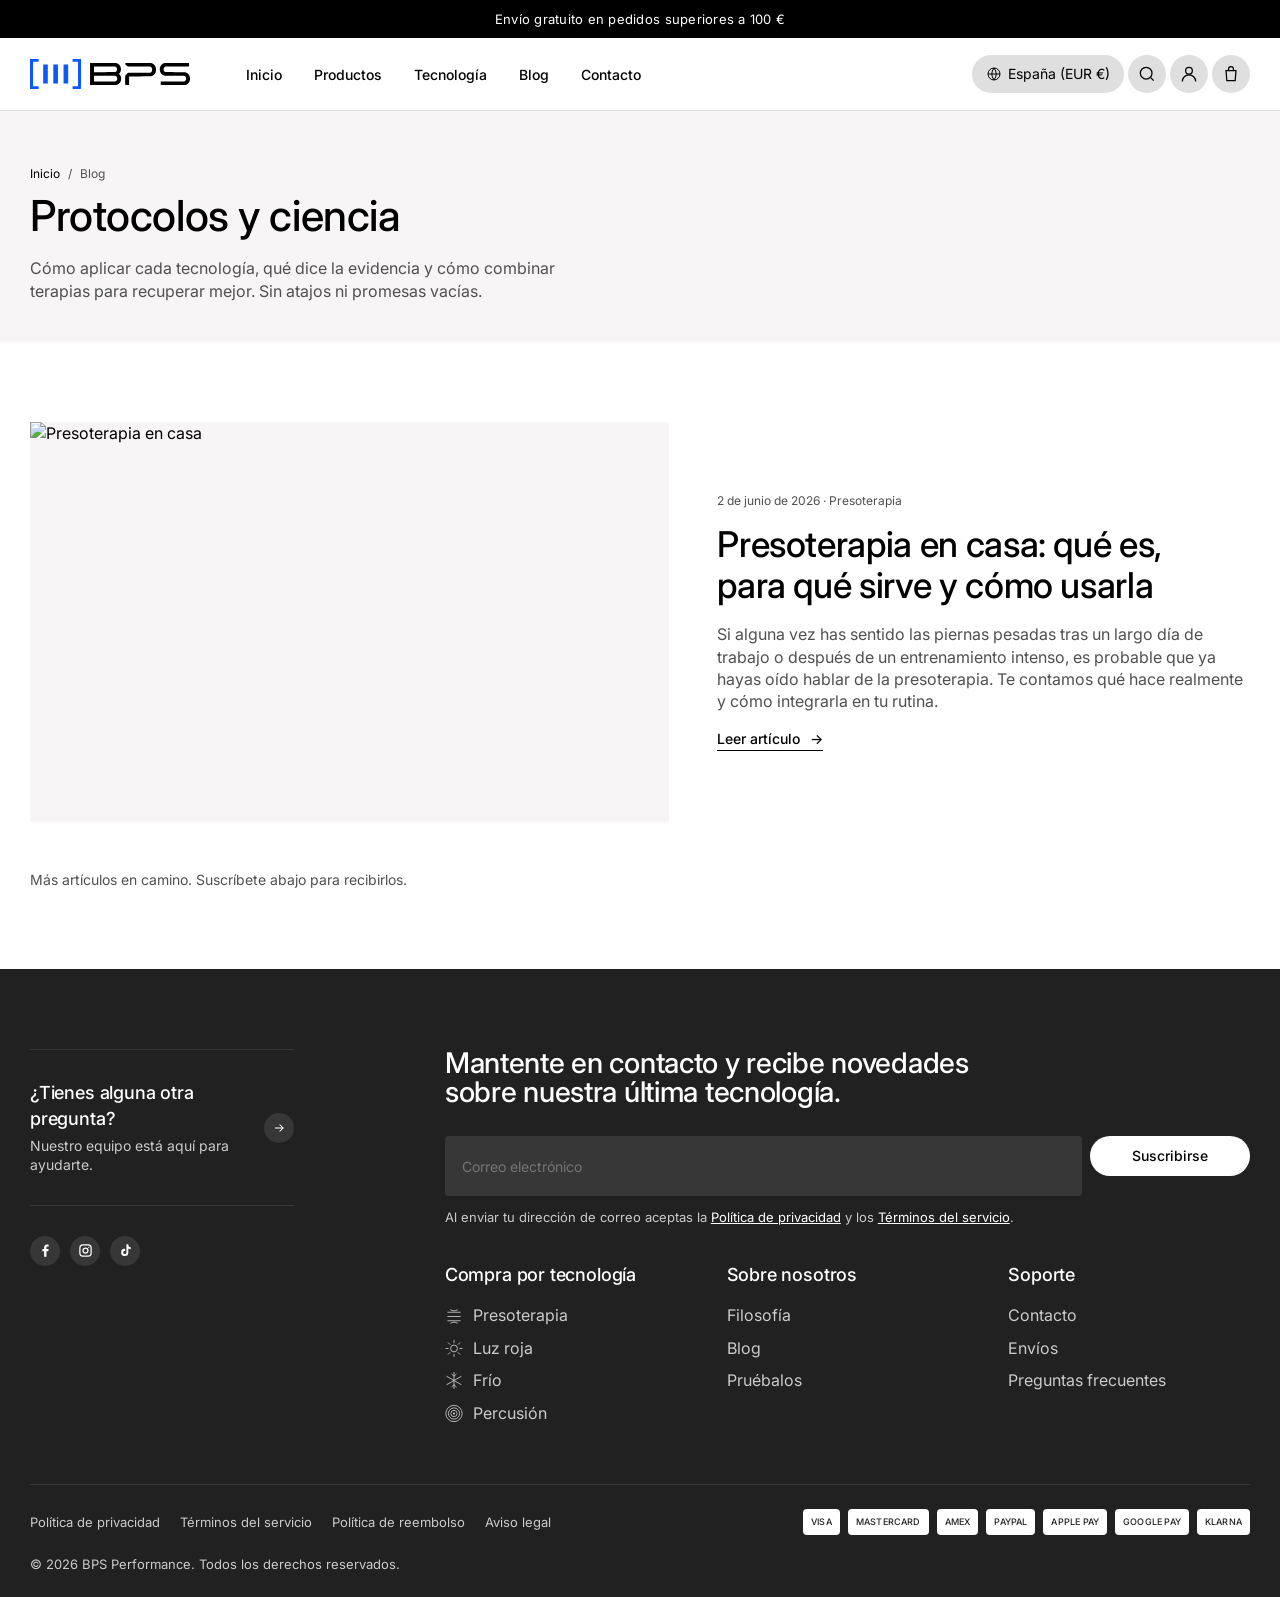
==== blog.html @ 119607b6 "Completar el prototipo con el resto de plantillas El prototipo cubría la home, el catálogo y el cont" ====
<!DOCTYPE html>
<html lang="es">
<head>
<meta charset="utf-8">
<meta name="viewport" content="width=device-width, initial-scale=1">
<title>Blog — BPS Performance</title>
<meta name="description" content="Protocolos de recuperación, ciencia aplicada y guías de uso de cada tecnología BPS.">

<link rel="preconnect" href="https://fonts.googleapis.com">
<link rel="preconnect" href="https://fonts.gstatic.com" crossorigin>
<link rel="preconnect" href="https://cdn.shopify.com">
<link href="https://fonts.googleapis.com/css2?family=Inter:wght@400;500&display=swap" rel="stylesheet">

<link rel="stylesheet" href="assets/css/tokens.css">
<link rel="stylesheet" href="assets/css/base.css">
<link rel="stylesheet" href="assets/css/components.css">
<link rel="stylesheet" href="assets/css/layout.css">
</head>

<body class="page">
<a class="skip-link" href="#main">Saltar al contenido</a>

<div class="site-header" data-site-header>
<div class="announcement">
  <p>Envío gratuito en pedidos superiores a 100&nbsp;€</p>
</div>

<header class="header" data-header>
  <div class="header__inner">
    <a class="header__logo" href="index.html" aria-label="BPS Performance — inicio">
      <img class="header__logo-img header__logo-img--on-light"
           src="assets/img/logo-horizontal-black.svg" alt="BPS Performance" width="200" height="43">
      <img class="header__logo-img header__logo-img--on-dark"
           src="assets/img/logo-horizontal-white.svg" alt="" aria-hidden="true" width="200" height="43">
    </a>

    <nav class="header__nav" aria-label="Principal">
      <ul>
        <li><a href="index.html">Inicio</a></li>
        <li><a href="productos.html">Productos</a></li>
        <li><a href="index.html#tecnologia">Tecnología</a></li>
        <li><a href="blog.html">Blog</a></li>
        <li><a href="contacto.html">Contacto</a></li>
      </ul>
    </nav>

    <div class="header__actions">
      <a class="header__region" href="#region">
        <svg width="16" height="16" viewBox="0 0 24 24" fill="none" stroke="currentColor" stroke-width="1.5" aria-hidden="true">
          <circle cx="12" cy="12" r="9"/><path d="M3 12h18M12 3a15 15 0 0 1 0 18a15 15 0 0 1 0-18"/>
        </svg>
        España (EUR&nbsp;€)
      </a>
      <a class="header__action" href="#buscar" aria-label="Buscar">
        <svg width="20" height="20" viewBox="0 0 24 24" fill="none" stroke="currentColor" stroke-width="1.5" aria-hidden="true">
          <circle cx="11" cy="11" r="7"/><path d="m20 20-3.5-3.5"/>
        </svg>
      </a>
      <a class="header__action" href="#cuenta" aria-label="Mi cuenta">
        <svg width="20" height="20" viewBox="0 0 24 24" fill="none" stroke="currentColor" stroke-width="1.5" aria-hidden="true">
          <circle cx="12" cy="8" r="4"/><path d="M4 21a8 8 0 0 1 16 0"/>
        </svg>
      </a>
      <a class="header__action" href="#carrito" aria-label="Carrito">
        <svg width="20" height="20" viewBox="0 0 24 24" fill="none" stroke="currentColor" stroke-width="1.5" aria-hidden="true">
          <path d="M6 8h12l-1 12H7L6 8Z"/><path d="M9 8V6a3 3 0 0 1 6 0v2"/>
        </svg>
      </a>
      <button class="header__burger" type="button" data-menu-open aria-expanded="false" aria-controls="mobile-menu" aria-label="Abrir menú">
        <svg width="22" height="22" viewBox="0 0 24 24" fill="none" stroke="currentColor" stroke-width="1.5" aria-hidden="true">
          <path d="M3 7h18M3 12h18M3 17h18"/>
        </svg>
      </button>
    </div>
  </div>
</header>
</div>

<div class="mobile-menu" id="mobile-menu" data-mobile-menu aria-hidden="true">
  <div class="mobile-menu__head">
    <button class="header__burger" type="button" data-menu-close aria-label="Cerrar menú">
      <svg width="22" height="22" viewBox="0 0 24 24" fill="none" stroke="currentColor" stroke-width="1.5" aria-hidden="true">
        <path d="M6 6l12 12M18 6L6 18"/>
      </svg>
    </button>
  </div>
  <nav class="mobile-menu__list" aria-label="Menú móvil">
    <a href="index.html">Inicio</a>
    <a href="productos.html">Productos</a>
    <a href="index.html#tecnologia">Tecnología</a>
    <a href="blog.html">Blog</a>
    <a href="contacto.html">Contacto</a>
  </nav>
  <div class="mobile-menu__footer">
    <a class="btn btn--primary btn--full" href="productos.html">Ver todos los productos</a>
  </div>
</div>

<main id="main">

  <section class="page-head">
    <div class="container">
      <nav class="breadcrumb" aria-label="Ruta de navegación">
        <a href="index.html">Inicio</a> <span aria-hidden="true">/</span> <span>Blog</span>
      </nav>
      <h1 class="page-head__title h2">Protocolos y ciencia</h1>
      <p class="page-head__text">
        Cómo aplicar cada tecnología, qué dice la evidencia y cómo combinar
        terapias para recuperar mejor. Sin atajos ni promesas vacías.
      </p>
    </div>
  </section>

  <section class="section">
    <div class="container">
      <a class="article article--featured" href="https://bpsperformance.com/blogs/noticias/presoterapia-en-casa">
        <div class="media article__media">
          <img src="https://cdn.shopify.com/s/files/1/1002/0847/6507/files/Presoterapia_BPS_PRO_portada.png?v=1781166472&width=1400"
               alt="Presoterapia en casa" loading="lazy" width="1400" height="900">
        </div>
        <div class="article__body">
          <p class="article__meta">2 de junio de 2026 · Presoterapia</p>
          <h2 class="h3">Presoterapia en casa: qué es, para qué sirve y cómo usarla</h2>
          <p class="text-muted measure">
            Si alguna vez has sentido las piernas pesadas tras un largo día de
            trabajo o después de un entrenamiento intenso, es probable que ya
            hayas oído hablar de la presoterapia. Te contamos qué hace realmente
            y cómo integrarla en tu rutina.
          </p>
          <span class="btn btn--tertiary">Leer artículo <span class="btn__arrow" aria-hidden="true">→</span></span>
        </div>
      </a>

      <p class="text-body-small text-muted" style="margin-top:48px">
        Más artículos en camino. Suscríbete abajo para recibirlos.
      </p>
    </div>
  </section>

</main>

<footer class="footer" data-theme="footer">
  <div class="container">
    <div class="footer__top">
      <div class="footer__aside">
        <a class="footer__help" href="contacto.html">
          <span>
            <span class="footer__help-title">¿Tienes alguna otra pregunta?</span>
            <span class="footer__help-text">Nuestro equipo está aquí para ayudarte.</span>
          </span>
          <span class="footer__help-icon" aria-hidden="true">
            <svg width="14" height="14" viewBox="0 0 24 24" fill="none" stroke="currentColor" stroke-width="1.8"><path d="M5 12h14M13 6l6 6-6 6"/></svg>
          </span>
        </a>
        <div class="footer__social">
          <a href="https://www.facebook.com/people/BPS-Performance-System/61586134767767/" aria-label="Facebook">
            <svg width="15" height="15" viewBox="0 0 24 24" fill="currentColor" aria-hidden="true"><path d="M13.5 22v-9h3l.5-3.5h-3.5V7.4c0-1 .3-1.7 1.8-1.7H17V2.6C16.7 2.5 15.6 2.4 14.3 2.4c-2.7 0-4.5 1.6-4.5 4.6v2.5H7V13h2.8v9z"/></svg>
          </a>
          <a href="https://www.instagram.com/bps_performance_system/" aria-label="Instagram">
            <svg width="15" height="15" viewBox="0 0 24 24" fill="none" stroke="currentColor" stroke-width="2" aria-hidden="true"><rect x="3" y="3" width="18" height="18" rx="5"/><circle cx="12" cy="12" r="4"/><circle cx="17.2" cy="6.8" r="1" fill="currentColor" stroke="none"/></svg>
          </a>
          <a href="https://www.tiktok.com/@bps_performance_system" aria-label="TikTok">
            <svg width="15" height="15" viewBox="0 0 24 24" fill="currentColor" aria-hidden="true"><path d="M16.5 2h-3v13a2.6 2.6 0 1 1-2.6-2.6c.2 0 .4 0 .6.1V9.4a5.7 5.7 0 1 0 5 5.6V8.7a6.6 6.6 0 0 0 3.8 1.2V6.8a3.8 3.8 0 0 1-3.8-3.8z"/></svg>
          </a>
        </div>
      </div>

      <div class="footer__main">
        <div style="width:100%">
          <h2 class="footer__newsletter-title">Mantente en contacto y recibe novedades sobre nuestra última tecnología.</h2>
          <form class="subscribe" action="#" method="post">
            <label class="visually-hidden" for="footer-email">Correo electrónico</label>
            <input class="input" id="footer-email" name="email" type="email" placeholder="Correo electrónico" required>
            <button class="btn btn--primary" type="submit">Suscribirse</button>
          </form>
          <p class="footer__legal-note">
            Al enviar tu dirección de correo aceptas la
            <a href="https://bpsperformance.com/policies/privacy-policy">Política de privacidad</a> y los
            <a href="https://bpsperformance.com/policies/terms-of-service">Términos del servicio</a>.
          </p>
        </div>

        <div class="footer__columns">
          <div>
            <button class="footer__accordion-toggle" type="button" data-accordion-toggle
                    aria-expanded="false" aria-controls="footer-tech">
              Compra por tecnología
              <span class="footer__accordion-icon" aria-hidden="true"></span>
            </button>
            <h2 class="footer__heading">Compra por tecnología</h2>
            <div class="footer__accordion-panel" data-scope="mobile" id="footer-tech" data-accordion-panel="mobile">
              <div>
                <ul class="footer__links">
              <li><a href="coleccion.html"><span class="footer__icon" aria-hidden="true"><svg viewBox="0 0 19 19" fill="none"><path d="M3 5h13M3 9.5h13M3 14h13" stroke="currentColor" stroke-width="0.9" stroke-linecap="round"/><path d="M6 2.5c2 1.4 5 1.4 7 0M6 16.5c2-1.4 5-1.4 7 0" stroke="currentColor" stroke-width="0.9" stroke-linecap="round"/></svg></span><span>Presoterapia</span></a></li>
              <li><a href="coleccion.html"><span class="footer__icon" aria-hidden="true"><svg viewBox="0 0 19 19" fill="none"><circle cx="9.5" cy="9.5" r="3.6" stroke="currentColor" stroke-width="0.9"/><path d="M9.5 1v2.4M9.5 15.6V18M18 9.5h-2.4M3.4 9.5H1M15.5 3.5l-1.7 1.7M5.2 13.8l-1.7 1.7M15.5 15.5l-1.7-1.7M5.2 5.2 3.5 3.5" stroke="currentColor" stroke-width="0.9" stroke-linecap="round"/></svg></span><span>Luz roja</span></a></li>
              <li><a href="coleccion.html"><span class="footer__icon" aria-hidden="true"><svg viewBox="0 0 19 19" fill="none"><path d="M9.5 1v17M2 5.2l15 8.6M17 5.2 2 13.8" stroke="currentColor" stroke-width="0.9" stroke-linecap="round"/><path d="M7.2 2.9 9.5 5l2.3-2.1M7.2 16.1 9.5 14l2.3 2.1" stroke="currentColor" stroke-width="0.9" stroke-linecap="round" fill="none"/></svg></span><span>Frío</span></a></li>
              <li><a href="coleccion.html"><span class="footer__icon" aria-hidden="true"><svg viewBox="0 0 19 19" fill="none"><circle cx="9.5" cy="9.5" r="8.6" stroke="currentColor" stroke-width="0.9"/><circle cx="9.5" cy="9.5" r="5.9" stroke="currentColor" stroke-width="0.9"/><circle cx="9.5" cy="9.5" r="3.3" stroke="currentColor" stroke-width="0.9"/><circle cx="9.5" cy="9.5" r="1.1" fill="currentColor"/></svg></span><span>Percusión</span></a></li>
                </ul>
              </div>
            </div>
          </div>
          <div>
            <button class="footer__accordion-toggle" type="button" data-accordion-toggle
                    aria-expanded="false" aria-controls="footer-about">
              Sobre nosotros
              <span class="footer__accordion-icon" aria-hidden="true"></span>
            </button>
            <h2 class="footer__heading">Sobre nosotros</h2>
            <div class="footer__accordion-panel" data-scope="mobile" id="footer-about" data-accordion-panel="mobile">
              <div>
                <ul class="footer__links">
              <li><a href="sobre-nosotros.html"><span>Filosofía</span></a></li>
              <li><a href="blog.html"><span>Blog</span></a></li>
              <li><a href="https://fisioterapiabackpackretiro.es"><span>Pruébalos</span></a></li>
                </ul>
              </div>
            </div>
          </div>
          <div>
            <button class="footer__accordion-toggle" type="button" data-accordion-toggle
                    aria-expanded="false" aria-controls="footer-support">
              Soporte
              <span class="footer__accordion-icon" aria-hidden="true"></span>
            </button>
            <h2 class="footer__heading">Soporte</h2>
            <div class="footer__accordion-panel" data-scope="mobile" id="footer-support" data-accordion-panel="mobile">
              <div>
                <ul class="footer__links">
              <li><a href="contacto.html"><span>Contacto</span></a></li>
              <li><a href="https://bpsperformance.com/policies/shipping-policy"><span>Envíos</span></a></li>
              <li><a href="faq.html"><span>Preguntas frecuentes</span></a></li>
                </ul>
              </div>
            </div>
          </div>
        </div>
      </div>
    </div>

    <div class="footer__bottom">
      <div class="footer__legal">
        <a href="https://bpsperformance.com/policies/privacy-policy">Política de privacidad</a>
        <a href="https://bpsperformance.com/policies/terms-of-service">Términos del servicio</a>
        <a href="https://bpsperformance.com/policies/refund-policy">Política de reembolso</a>
        <a href="https://bpsperformance.com/policies/legal-notice">Aviso legal</a>
      </div>

      <div class="footer__payments" aria-label="Formas de pago">
        <span class="footer__payment">VISA</span>
        <span class="footer__payment">MASTERCARD</span>
        <span class="footer__payment">AMEX</span>
        <span class="footer__payment">PAYPAL</span>
        <span class="footer__payment">APPLE PAY</span>
        <span class="footer__payment">GOOGLE PAY</span>
        <span class="footer__payment">KLARNA</span>
      </div>
    </div>

    <p class="footer__copy" style="margin-top:20px">© 2026 BPS Performance. Todos los derechos reservados.</p>
  </div>
</footer>

<script src="assets/js/site.js" defer></script>
</body>
</html>
---- assets/css/tokens.css ----
/* ==========================================================================
   BPS Performance — Design tokens
   Sistema de diseño derivado del look & feel de hyperice.com/es-es
   Los valores se han extraído de las variables CSS y del stylesheet de
   producción de Hyperice para reproducir fielmente su lenguaje visual.
   ========================================================================== */

:root {
  /* ---------- Tipografía ----------
     Hyperice usa "Suisse Intl" (fuente de pago, Swiss Typefaces).
     Inter se carga como sustituto libre y metricamente cercano: si el
     cliente licencia Suisse Intl basta con servirla, el stack ya la prioriza. */
  --font-family-primary: "Suisse Intl", "Inter", -apple-system, BlinkMacSystemFont,
    "Segoe UI", Helvetica, Arial, sans-serif;

  --font-weight-regular: 400;
  --font-weight-medium: 500;

  /* Escala tipográfica fluida (idéntica a la de Hyperice) */
  --font-size-h1: clamp(45px, 4.51389vw, 65px);
  --font-size-h2: clamp(38px, 3.33333vw, 48px);
  --font-size-h3: clamp(32px, 2.77778vw, 40px);
  --font-size-h4: clamp(24px, 2.22222vw, 32px);
  --font-size-h5: 1.5rem;
  --font-size-h6: 1.125rem;
  --font-size-body: 1rem;
  --font-size-body-small: 0.875rem;
  --font-size-utility: 0.875rem;

  --line-height-h1: 1.1;
  --line-height-h2: 1;
  --line-height-h3: 1.15;
  --line-height-h4: 1.15;
  --line-height-h5: 1.2;
  --line-height-body: 1.4;

  --letter-spacing-heading: -0.01em;
  --letter-spacing-body: 0;
  --letter-spacing-utility: 0.02em;

  /* ---------- Color ----------
     Paleta monocroma. El color lo aporta la fotografía y el logotipo,
     nunca los componentes de interfaz. */

  /* Azul corporativo de BPS. Único color de la paleta y exclusivo del
     logotipo: no debe aparecer en ningún componente de interfaz. Medido sobre
     el isotipo del logotipo original por tools/build-logos.py. */
  --color-brand: #0b59f8;

  --color-black: #000000;
  --color-white: #ffffff;
  --color-off-white: #f7f5f5;   /* --color-accent-01 */
  --color-warm-black: #2d2926;  /* --color-accent-02 */
  --color-grey-900: #0a0a0a;
  --color-grey-800: #212121;
  --color-grey-700: #373737;
  --color-grey-500: #505050;
  --color-grey-400: #979797;
  --color-grey-300: #cbcbcb;
  --color-grey-200: #dfdfdf;
  --color-stroke-light: #dfdfdf;

  /* Roles semánticos — tema claro por defecto */
  --color-background: var(--color-white);
  --color-background-alt: var(--color-off-white);
  --color-background-secondary: var(--color-white);
  --color-foreground: var(--color-black);
  --color-foreground-secondary: var(--color-grey-500);
  --color-border: var(--color-grey-200);
  --color-link: var(--color-black);
  --color-disabled: var(--color-grey-400);

  /* Botones — tema claro */
  --button-primary-bg: var(--color-black);
  --button-primary-color: var(--color-white);
  --button-primary-hover-bg: var(--color-grey-500);
  --button-primary-hover-color: var(--color-white);
  --button-secondary-border: var(--color-black);
  --button-secondary-color: var(--color-black);
  --button-tertiary-color: var(--color-black);

  /* Geometría de botones (valores de producción de Hyperice) */
  --button-height: 2.5rem;
  --button-min-width: 160px;
  --button-padding-block: 0.5rem;
  --button-padding-inline: 1.25rem;
  --button-border-radius: 62.5rem; /* píldora */
  --button-gap: 0.625rem;

  /* ---------- Radios ----------
     Hyperice no redondea imágenes ni tarjetas: en su HTML no hay una sola
     utilidad `rounded-*` sobre los medios. El radio se reserva a las píldoras
     (botones, iconos) y a un radio mínimo en los campos de formulario. */
  --radius-card: 0px;
  --radius-input: 4px;
  --radius-pill: 62.5rem;

  /* ---------- Layout y ritmo vertical ----------
     Escala de espaciado de Hyperice, tomada de sus utilidades de producción. */
  --page-max-width: 1536px;
  --page-padding-inline: 15px;   /* px-3xs */
  --grid-gutter: 20px;           /* gap-2xs */
  --section-spacing: 60px;       /* py-2xl */
  --header-height: 64px;
  --header-logo-width: 140px;

  /* Cabecera fija.
     Hyperice mantiene arriba un contenedor `fixed` con la barra de anuncios y
     la cabecera dentro, y al pasar de 50 px de scroll sube ese contenedor
     justo el alto de la barra: la barra desaparece y la cabecera queda
     pegada al borde superior. `--header-top-position` lo controla el JS. */
  --announcement-height: 38px;
  --header-top-position: 0px;

  /* ---------- Movimiento ----------
     Hyperice es sobrio: transiciones cortas, sin rebotes ni sombras. */
  --transition-fast: 0.2s ease;
  --transition-base: 0.3s ease-in-out;
  --transition-media: 0.6s cubic-bezier(0.22, 1, 0.36, 1);

  --z-header: 100;
  --z-overlay: 200;
}

/* px-xs y py-2xl de Hyperice: el máximo real es 30px de margen lateral y
   80px de aire entre secciones, bastante menos de lo que suele usar Dawn. */
@media (min-width: 750px) {
  :root {
    --page-padding-inline: 25px;
    --section-spacing: 70px;
    --header-height: 72px;
  }
}

@media (min-width: 1200px) {
  :root {
    --page-padding-inline: 30px;
    --section-spacing: 80px;
  }
}

/* ==========================================================================
   Tema oscuro — se aplica por sección, no globalmente.
   Hyperice alterna bloques negros a pantalla completa con bloques blancos;
   basta con marcar la sección con [data-theme="dark"].
   ========================================================================== */

[data-theme="dark"] {
  --color-background: var(--color-black);
  --color-background-alt: var(--color-grey-800);
  --color-background-secondary: var(--color-grey-700);
  --color-foreground: var(--color-white);
  --color-foreground-secondary: var(--color-grey-300);
  --color-border: var(--color-grey-700);
  --color-link: var(--color-white);

  --button-primary-bg: var(--color-white);
  --button-primary-color: var(--color-black);
  --button-primary-hover-bg: var(--color-off-white);
  --button-primary-hover-color: var(--color-black);
  --button-secondary-border: var(--color-white);
  --button-secondary-color: var(--color-white);
  --button-tertiary-color: var(--color-white);
}

/* Esquema del pie de página, calcado del `color-scheme-footer` de Hyperice.
   No es negro puro sino gris muy oscuro, y el texto base es gris claro
   mientras que enlaces y titulares van en blanco: al revés que en el resto
   del sitio, donde el color secundario es el más apagado. */
[data-theme="footer"] {
  --color-background: #212121;
  --color-background-secondary: #373737;
  --color-foreground: #cbcbcb;
  --color-foreground-secondary: #ffffff;
  --color-border: #373737;
  --color-link: #cbcbcb;

  --button-primary-bg: var(--color-white);
  --button-primary-color: var(--color-black);
  --button-primary-hover-bg: var(--color-off-white);
  --button-primary-hover-color: var(--color-black);
  --button-secondary-border: var(--color-white);
  --button-secondary-color: var(--color-white);
  --button-tertiary-color: var(--color-white);
}
---- assets/css/base.css ----
/* ==========================================================================
   BPS Performance — Reset y tipografía base
   ========================================================================== */

*,
*::before,
*::after {
  box-sizing: border-box;
}

html {
  -webkit-text-size-adjust: 100%;
  scroll-behavior: smooth;
}

@media (prefers-reduced-motion: reduce) {
  html {
    scroll-behavior: auto;
  }

  *,
  *::before,
  *::after {
    animation-duration: 0.01ms !important;
    animation-iteration-count: 1 !important;
    transition-duration: 0.01ms !important;
  }
}

body {
  margin: 0;
  background-color: var(--color-background);
  color: var(--color-foreground);
  font-family: var(--font-family-primary);
  font-size: var(--font-size-body);
  font-weight: var(--font-weight-regular);
  line-height: var(--line-height-body);
  letter-spacing: var(--letter-spacing-body);
  -webkit-font-smoothing: antialiased;
  -moz-osx-font-smoothing: grayscale;
}

/* Necesario: varios componentes declaran display:flex/grid, que gana al
   estilo por defecto del atributo [hidden]. */
[hidden] {
  display: none !important;
}

img,
picture,
svg,
video {
  display: block;
  max-width: 100%;
  height: auto;
}

button,
input,
select,
textarea {
  font: inherit;
  color: inherit;
}

button {
  background: none;
  border: 0;
  padding: 0;
  cursor: pointer;
}

ul,
ol {
  margin: 0;
  padding: 0;
  list-style: none;
}

a {
  color: var(--color-link);
  text-decoration: none;
}

:focus-visible {
  outline: 2px solid currentColor;
  outline-offset: 3px;
}

/* --------------------------------------------------------------------------
   Titulares
   Rasgo clave del rediseño: Hyperice NO usa mayúsculas en los titulares.
   Usa peso 500, tracking negativo y line-height muy ajustado. Es el cambio
   que más transforma el tono respecto al diseño actual de BPS.
   -------------------------------------------------------------------------- */

h1,
h2,
h3,
h4,
h5,
h6,
.h1,
.h2,
.h3,
.h4,
.h5,
.h6 {
  margin: 0;
  font-family: var(--font-family-primary);
  font-weight: var(--font-weight-medium);
  letter-spacing: var(--letter-spacing-heading);
  text-transform: none;
  text-wrap: balance;
}

h1,
.h1 {
  font-size: var(--font-size-h1);
  line-height: var(--line-height-h1);
}

h2,
.h2 {
  font-size: var(--font-size-h2);
  line-height: var(--line-height-h2);
}

h3,
.h3 {
  font-size: var(--font-size-h3);
  line-height: var(--line-height-h3);
}

h4,
.h4 {
  font-size: var(--font-size-h4);
  line-height: var(--line-height-h4);
}

h5,
.h5 {
  font-size: var(--font-size-h5);
  line-height: var(--line-height-h5);
}

h6,
.h6 {
  font-size: var(--font-size-h6);
  line-height: var(--line-height-h5);
}

p {
  margin: 0;
}

/* --------------------------------------------------------------------------
   Utilidades de texto
   -------------------------------------------------------------------------- */

.text-body {
  font-size: var(--font-size-body);
  line-height: var(--line-height-body);
}

.text-body-small {
  font-size: var(--font-size-body-small);
  line-height: var(--line-height-body);
}

/* Etiqueta pequeña. Único lugar donde Hyperice permite versalitas. */
.text-utility {
  font-size: var(--font-size-utility);
  font-weight: var(--font-weight-medium);
  letter-spacing: var(--letter-spacing-utility);
  line-height: 1;
}

.text-eyebrow {
  font-size: 0.75rem;
  font-weight: var(--font-weight-medium);
  letter-spacing: 0.08em;
  line-height: 1;
  text-transform: uppercase;
  color: var(--color-foreground-secondary);
}

.text-muted {
  color: var(--color-foreground-secondary);
}

.text-center {
  text-align: center;
}

/* Ancho de medida cómodo para párrafos largos */
.measure {
  max-width: 58ch;
}

.visually-hidden {
  position: absolute !important;
  width: 1px;
  height: 1px;
  margin: -1px;
  padding: 0;
  overflow: hidden;
  clip: rect(0 0 0 0);
  clip-path: inset(50%);
  white-space: nowrap;
  border: 0;
}

.skip-link {
  position: absolute;
  top: 0;
  left: 0;
  z-index: calc(var(--z-overlay) + 10);
  padding: 12px 20px;
  background-color: var(--color-black);
  color: var(--color-white);
  transform: translateY(-120%);
}

.skip-link:focus {
  transform: translateY(0);
}
---- assets/css/components.css ----
/* ==========================================================================
   BPS Performance — Componentes
   ========================================================================== */

/* --------------------------------------------------------------------------
   Botones — píldora de 40px, ancho mínimo 160px, peso 500.
   -------------------------------------------------------------------------- */

.btn {
  display: inline-flex;
  align-items: center;
  justify-content: center;
  gap: var(--button-gap);
  font-family: var(--font-family-primary);
  font-size: var(--font-size-body-small);
  font-weight: var(--font-weight-medium);
  line-height: 1.4;
  letter-spacing: 0;
  text-transform: none;
  text-decoration: none;
  white-space: nowrap;
  border: 0;
  cursor: pointer;
  transition: background-color var(--transition-fast), color var(--transition-fast),
    border-color var(--transition-fast);
}

.btn--primary,
.btn--secondary {
  min-width: var(--button-min-width);
  height: var(--button-height);
  padding-block: var(--button-padding-block);
  padding-inline: var(--button-padding-inline);
  border-radius: var(--button-border-radius);
}

.btn--primary {
  background-color: var(--button-primary-bg);
  color: var(--button-primary-color);
}

.btn--primary:hover {
  background-color: var(--button-primary-hover-bg);
  color: var(--button-primary-hover-color);
}

.btn--secondary {
  background-color: transparent;
  color: var(--button-secondary-color);
  border: 1px solid var(--button-secondary-border);
}

.btn--secondary:hover {
  background-color: var(--button-secondary-border);
  color: var(--color-background);
}

/* Enlace de texto subrayado: el "tercer nivel" de CTA en Hyperice. */
.btn--tertiary {
  color: var(--button-tertiary-color);
  padding: 0;
  border-bottom: 1px solid currentColor;
  padding-bottom: 2px;
  border-radius: 0;
}

.btn--tertiary:hover {
  opacity: 0.6;
}

.btn--full {
  width: 100%;
}

/* La flecha se desplaza levemente al pasar el cursor. */
.btn__arrow {
  transition: transform var(--transition-fast);
}

.btn:hover .btn__arrow {
  transform: translateX(3px);
}

/* --------------------------------------------------------------------------
   Barra de anuncios
   -------------------------------------------------------------------------- */

/* Altura fija: es la medida que el JS usa para esconderla al hacer scroll. */
.announcement {
  display: grid;
  place-items: center;
  height: var(--announcement-height);
  background-color: var(--color-black);
  color: var(--color-white);
  text-align: center;
  padding-inline: var(--page-padding-inline);
}

.announcement p {
  font-size: 0.8125rem;
  letter-spacing: var(--letter-spacing-utility);
}

/* --------------------------------------------------------------------------
   Cabecera
   Transparente sobre el hero, sólida al hacer scroll o al abrir el menú.
   -------------------------------------------------------------------------- */

/* Contenedor fijo con la barra de anuncios y la cabecera dentro, tal como lo
   resuelve Hyperice. Al hacer scroll no cambia de color: sube lo justo para
   esconder la barra de anuncios y dejar la cabecera arriba. */
.site-header {
  position: fixed;
  top: var(--header-top-position);
  left: 0;
  right: 0;
  z-index: var(--z-header);
  transition: top var(--transition-base);
}

/* El contenido arranca por debajo del bloque fijo. */
.page {
  padding-top: calc(var(--announcement-height) + var(--header-height));
}

/* Salvo cuando hay hero: ahí la cabecera se superpone a la fotografía. */
.page--hero {
  padding-top: 0;
}

/* Páginas sin barra de anuncios: solo hay que reservar el alto de la cabecera. */
.page--no-announcement {
  padding-top: var(--header-height);
}

.header {
  background-color: var(--color-white);
  border-bottom: 1px solid var(--color-border);
}

/* Sobre el hero la cabecera va transparente y en blanco. Al salir del hero
   necesita fondo para seguir siendo legible: Hyperice usa negro al 80 % con
   desenfoque, nunca blanco. */
.header--overlay {
  background-color: transparent;
  border-bottom-color: transparent;
  color: var(--color-white);
  transition: background-color var(--transition-base);
}

.header--overlay.is-past-hero {
  background-color: rgb(0 0 0 / 0.8);
  backdrop-filter: blur(10px);
}

/* Al abrir el menú móvil sí necesita fondo, porque el panel cubre la página. */
.header--overlay.is-open {
  background-color: var(--color-white);
  color: var(--color-black);
}

.header__inner {
  display: flex;
  align-items: center;
  gap: 16px;
  height: var(--header-height);
  max-width: var(--page-max-width);
  margin-inline: auto;
  padding-inline: var(--page-padding-inline);
}

/* El logotipo son los archivos de marca vectorizados, no texto compuesto.
   Se sirven las dos versiones y se muestra la que corresponda al fondo: el
   isotipo mantiene el azul en ambas, solo cambia el color del wordmark. */
.header__logo {
  display: flex;
  align-items: center;
  flex: none;
}

.header__logo-img {
  width: auto;
  height: 26px;
}

.header__logo-img--on-dark {
  display: none;
}

.header--overlay .header__logo-img--on-light {
  display: none;
}

.header--overlay .header__logo-img--on-dark {
  display: block;
}

/* Con el menú móvil abierto la cabecera tiene fondo blanco, así que vuelve
   la versión de fondo claro. */
.header--overlay.is-open .header__logo-img--on-light {
  display: block;
}

.header--overlay.is-open .header__logo-img--on-dark {
  display: none;
}

@media (min-width: 750px) {
  .header__logo-img {
    height: 30px;
  }
}

.header__nav {
  display: none;
  margin-inline-start: 40px;
}

.header__nav ul {
  display: flex;
  gap: 32px;
}

.header__nav a {
  position: relative;
  color: inherit;
  font-size: var(--font-size-body-small);
  font-weight: var(--font-weight-medium);
  padding-block: 8px;
}

/* Subrayado que crece desde la izquierda. */
.header__nav a::after {
  content: "";
  position: absolute;
  left: 0;
  bottom: 0;
  width: 100%;
  height: 1px;
  background-color: currentColor;
  transform: scaleX(0);
  transform-origin: left;
  transition: transform var(--transition-fast);
}

.header__nav a:hover::after,
.header__nav a[aria-current="page"]::after {
  transform: scaleX(1);
}

.header__actions {
  display: flex;
  align-items: center;
  gap: 4px;
  margin-inline-start: auto;
}

/* Los iconos de Hyperice viven dentro de una píldora con fondo propio:
   gris claro sobre blanco, y blanco al 10 % sobre fotografía. Al pasar el
   cursor la píldora se invierte a blanco sólido. */
.header__action,
.header__region {
  display: grid;
  place-items: center;
  height: 38px;
  color: inherit;
  background-color: var(--color-stroke-light, #dfdfdf);
  border-radius: var(--radius-pill);
  transition: background-color var(--transition-fast), color var(--transition-fast);
}

.header__action {
  width: 38px;
}

.header__region {
  display: none;
  grid-auto-flow: column;
  align-items: center;
  gap: 6px;
  font-size: var(--font-size-body-small);
  padding-inline: 14px;
}

.header--overlay .header__action,
.header--overlay .header__region {
  background-color: rgb(255 255 255 / 0.1);
}

.header__action:hover,
.header__region:hover {
  background-color: var(--color-white);
  color: var(--color-black);
}

.header__burger {
  display: grid;
  place-items: center;
  width: 40px;
  height: 40px;
  color: inherit;
}

@media (min-width: 990px) {
  .header__nav,
  .header__region {
    display: flex;
  }

  .header__burger {
    display: none;
  }
}

/* Menú móvil */
.mobile-menu {
  position: fixed;
  inset: 0;
  z-index: var(--z-overlay);
  display: flex;
  flex-direction: column;
  background-color: var(--color-white);
  color: var(--color-black);
  padding: 20px var(--page-padding-inline) 40px;
  transform: translateY(-100%);
  visibility: hidden;
  transition: transform var(--transition-base), visibility var(--transition-base);
}

.mobile-menu.is-open {
  transform: translateY(0);
  visibility: visible;
}

.mobile-menu__head {
  display: flex;
  justify-content: flex-end;
  margin-bottom: 24px;
}

.mobile-menu__list {
  display: flex;
  flex-direction: column;
  gap: 4px;
}

.mobile-menu__list a {
  display: block;
  font-size: var(--font-size-h4);
  font-weight: var(--font-weight-medium);
  letter-spacing: var(--letter-spacing-heading);
  padding-block: 12px;
  border-bottom: 1px solid var(--color-border);
}

.mobile-menu__footer {
  margin-top: auto;
  padding-top: 32px;
}

/* --------------------------------------------------------------------------
   Media — el tratamiento de imagen es el corazón del estilo Hyperice:
   recorte consistente, fondo neutro y un zoom muy contenido al pasar.
   -------------------------------------------------------------------------- */

.media {
  position: relative;
  overflow: hidden;
  background-color: var(--color-off-white);
}

.media--rounded {
  border-radius: var(--radius-card);
}

.media img {
  width: 100%;
  height: 100%;
  object-fit: cover;
  transition: transform var(--transition-media);
}

.media--contain img {
  object-fit: contain;
}

a:hover > .media img,
.card:hover .media img {
  transform: scale(1.03);
}

/* --------------------------------------------------------------------------
   Tarjeta de categoría — imagen a sangre con rótulo encima.
   -------------------------------------------------------------------------- */

.category-card {
  position: relative;
  display: block;
  overflow: hidden;
  border-radius: var(--radius-card);
  color: var(--color-white);
  aspect-ratio: 3 / 4;
  background-color: var(--color-warm-black);
}

.category-card img {
  position: absolute;
  inset: 0;
  width: 100%;
  height: 100%;
  object-fit: cover;
  transition: transform var(--transition-media);
}

.category-card:hover img {
  transform: scale(1.04);
}

/* Degradado para asegurar contraste del texto sobre cualquier foto. */
.category-card::after {
  content: "";
  position: absolute;
  inset: 0;
  background: linear-gradient(to top, rgb(0 0 0 / 0.72) 0%, rgb(0 0 0 / 0.15) 45%, rgb(0 0 0 / 0) 70%);
}

.category-card__body {
  position: absolute;
  inset: auto 0 0 0;
  z-index: 1;
  padding: 20px;
}

.category-card__title {
  font-size: var(--font-size-h6);
  margin-bottom: 6px;
}

.category-card__text {
  font-size: var(--font-size-body-small);
  color: var(--color-grey-300);
  margin-bottom: 14px;
  text-wrap: pretty;
}

@media (min-width: 1200px) {
  .category-card__body {
    padding: 24px;
  }

  .category-card__title {
    font-size: var(--font-size-h5);
  }
}

.category-card__link {
  display: inline-flex;
  align-items: center;
  gap: 8px;
  color: var(--color-white);
  font-size: var(--font-size-body-small);
  font-weight: var(--font-weight-medium);
  border-bottom: 1px solid currentColor;
  padding-bottom: 2px;
}

/* --------------------------------------------------------------------------
   Tarjeta de producto — imagen sobre tile gris claro, texto debajo, sin marco.
   -------------------------------------------------------------------------- */

.card {
  display: flex;
  flex-direction: column;
  height: 100%;
  color: inherit;
}

.card .media {
  aspect-ratio: 1 / 1;
  border-radius: var(--radius-card);
  margin-bottom: 16px;
}

.card__badge {
  position: absolute;
  top: 12px;
  left: 12px;
  z-index: 1;
  background-color: var(--color-black);
  color: var(--color-white);
  font-size: 0.6875rem;
  font-weight: var(--font-weight-medium);
  letter-spacing: var(--letter-spacing-utility);
  padding: 5px 10px;
  border-radius: var(--radius-pill);
}

.card__category {
  font-size: 0.75rem;
  color: var(--color-foreground-secondary);
  margin-bottom: 6px;
}

.card__title {
  font-size: var(--font-size-h6);
  margin-bottom: 6px;
}

.card__text {
  font-size: var(--font-size-body-small);
  color: var(--color-foreground-secondary);
  margin-bottom: 12px;
}

.card__price {
  margin-top: auto;
  font-size: var(--font-size-body-small);
  font-weight: var(--font-weight-medium);
}

.card__price--soon {
  color: var(--color-foreground-secondary);
  font-weight: var(--font-weight-regular);
}

/* --------------------------------------------------------------------------
   Prestaciones (envío, pago seguro, atención)
   -------------------------------------------------------------------------- */

.feature {
  display: flex;
  flex-direction: column;
  gap: 10px;
}

.feature__icon {
  width: 28px;
  height: 28px;
  color: var(--color-foreground);
}

.feature__title {
  font-size: var(--font-size-h6);
}

.feature__text {
  font-size: var(--font-size-body-small);
  color: var(--color-foreground-secondary);
}

/* Lista de comprobación de la sección de tecnología */
.checklist {
  display: flex;
  flex-direction: column;
  gap: 0;
}

.checklist li {
  display: flex;
  align-items: center;
  gap: 14px;
  padding-block: 18px;
  border-bottom: 1px solid var(--color-border);
  font-size: var(--font-size-body);
}

.checklist li:first-child {
  border-top: 1px solid var(--color-border);
}

.checklist svg {
  flex: none;
  width: 18px;
  height: 18px;
}

/* --------------------------------------------------------------------------
   Filtros de catálogo — píldoras con inversión de color al activarse.
   -------------------------------------------------------------------------- */

.filters {
  display: flex;
  gap: 8px;
  overflow-x: auto;
  scrollbar-width: none;
  margin-inline: calc(var(--page-padding-inline) * -1);
  padding: 0 var(--page-padding-inline) 32px;
}

.filters::-webkit-scrollbar {
  display: none;
}

.filter {
  flex: none;
  height: 36px;
  padding-inline: 16px;
  border: 1px solid var(--color-border);
  border-radius: var(--radius-pill);
  background-color: transparent;
  color: var(--color-foreground);
  font-size: var(--font-size-body-small);
  font-weight: var(--font-weight-medium);
  white-space: nowrap;
  transition: background-color var(--transition-fast), border-color var(--transition-fast),
    color var(--transition-fast);
}

.filter:hover {
  border-color: var(--color-foreground);
}

.filter.is-active {
  background-color: var(--color-black);
  border-color: var(--color-black);
  color: var(--color-white);
}

@media (min-width: 750px) {
  .filters {
    flex-wrap: wrap;
    overflow: visible;
    margin-inline: 0;
    padding-inline: 0;
  }
}

/* --------------------------------------------------------------------------
   Formularios
   -------------------------------------------------------------------------- */

.field {
  display: flex;
  flex-direction: column;
  gap: 8px;
}

.field label {
  font-size: var(--font-size-body-small);
  font-weight: var(--font-weight-medium);
}

.input,
.textarea,
.select {
  width: 100%;
  background-color: transparent;
  color: inherit;
  border: 1px solid var(--color-border);
  border-radius: var(--radius-input);
  padding: 12px 16px;
  font-size: var(--font-size-body-small);
  transition: border-color var(--transition-fast);
}

/* En el pie el campo va sobre fondo propio y con más altura, como en Hyperice. */
[data-theme="footer"] .input,
[data-theme="footer"] .textarea {
  background-color: var(--color-background-secondary);
  border-color: transparent;
  height: 60px;
}

.input:focus,
.textarea:focus,
.select:focus {
  border-color: var(--color-foreground);
  outline: none;
}

.textarea {
  min-height: 140px;
  resize: vertical;
}

/* Suscripción: campo y botón unidos en una sola píldora. */
.subscribe {
  display: flex;
  gap: 8px;
  max-width: 460px;
}

.subscribe .input {
  border-radius: var(--radius-pill);
  height: var(--button-height);
  padding-block: 0;
}

/* En el pie el campo es rectangular y alto, no una píldora. */
[data-theme="footer"] .subscribe {
  max-width: none;
}

[data-theme="footer"] .subscribe .input {
  border-radius: var(--radius-input);
  height: 60px;
}

/* --------------------------------------------------------------------------
   Pie de página
   -------------------------------------------------------------------------- */

/* Pie calcado del de Hyperice: fondo #212121 (no negro puro), enlaces en
   tamaño de titular y no en letra pequeña, y bloque de ayuda + newsletter
   antes de las columnas. */
.footer {
  background-color: var(--color-background);
  color: var(--color-foreground);
  padding-block: 60px 24px;
}

@media (min-width: 990px) {
  .footer {
    padding-block: 80px 24px;
  }
}

/* Fila superior: columna estrecha de ayuda a la izquierda, newsletter y
   enlaces a la derecha. En móvil se invierte el orden. */
.footer__top {
  display: flex;
  flex-direction: column-reverse;
  justify-content: space-between;
  gap: 40px;
}

.footer__aside {
  display: flex;
  flex-direction: column;
}

.footer__help {
  display: flex;
  align-items: center;
  justify-content: space-between;
  gap: 16px;
  padding-block: 30px;
  border-top: 1px solid var(--color-border);
  border-bottom: 1px solid var(--color-border);
  color: inherit;
  max-width: 264px;
}

.footer__help-title {
  display: block;
  font-size: var(--font-size-h6);
  font-weight: var(--font-weight-medium);
  letter-spacing: var(--letter-spacing-heading);
  color: var(--color-foreground-secondary);
  margin-bottom: 5px;
}

.footer__help-text {
  display: block;
  font-size: var(--font-size-body-small);
}

.footer__help-icon {
  display: grid;
  place-items: center;
  width: 30px;
  height: 30px;
  flex: none;
  border-radius: 50%;
  background-color: var(--color-background-secondary);
  color: var(--color-foreground-secondary);
}

.footer__main {
  display: flex;
  flex-wrap: wrap;
  gap: 40px;
}

.footer__newsletter-title {
  font-size: var(--font-size-h5);
  color: var(--color-foreground-secondary);
  margin-bottom: 20px;
}

@media (min-width: 990px) {
  .footer__newsletter-title {
    font-size: var(--font-size-h4);
    margin-bottom: 30px;
  }
}

.footer__legal-note {
  margin-top: 12px;
  font-size: 0.8125rem;
  color: var(--color-foreground);
}

.footer__legal-note a {
  color: var(--color-foreground-secondary);
  text-decoration: underline;
}

.footer__columns {
  display: grid;
  grid-template-columns: repeat(auto-fit, minmax(180px, 1fr));
  gap: 40px;
  width: 100%;
}

/* Jerarquía del pie: el rótulo de cada columna es MAYOR que sus enlaces.
   Rótulo 18 px en blanco, enlaces 16 px en gris que aclara al pasar. */
/* En móvil el rótulo lo pone el botón del acordeón, así que se oculta. */
.footer__heading {
  display: none;
  font-size: var(--font-size-h6);
  font-weight: var(--font-weight-medium);
  letter-spacing: var(--letter-spacing-heading);
  color: var(--color-foreground-secondary);
  margin-bottom: 20px;
}

@media (min-width: 750px) {
  .footer__heading {
    display: block;
  }
}

.footer__links {
  display: flex;
  flex-direction: column;
  gap: 10px;
}

.footer__links a {
  display: flex;
  align-items: center;
  gap: 10px;
  color: var(--color-link);
  font-size: var(--font-size-body);
  font-weight: var(--font-weight-regular);
  letter-spacing: 0;
  line-height: 1.4;
  transition: color var(--transition-fast);
}

.footer__links a:hover {
  color: var(--color-foreground-secondary);
}

/* Cada enlace de tecnología lleva su icono a la izquierda, en una caja fija
   para que los rótulos queden alineados aunque el icono cambie. */
.footer__icon {
  display: grid;
  place-items: center;
  flex: none;
  width: 18px;
  height: 18px;
}

.footer__icon svg {
  width: 19px;
  height: 19px;
}

/* --------------------------------------------------------------------------
   Acordeón del pie
   En móvil Hyperice colapsa cada columna tras un botón con un +/−; en
   escritorio las muestra desplegadas y sin botón.
   -------------------------------------------------------------------------- */

.footer__accordion-toggle {
  display: flex;
  align-items: center;
  justify-content: space-between;
  gap: 10px;
  width: 100%;
  padding-block: 18px;
  border-bottom: 1px solid var(--color-border);
  color: var(--color-foreground-secondary);
  font-size: var(--font-size-h6);
  font-weight: var(--font-weight-medium);
  letter-spacing: var(--letter-spacing-heading);
  text-align: left;
}

.footer__accordion-icon {
  position: relative;
  display: grid;
  place-items: center;
  flex: none;
  width: 26px;
  height: 26px;
  border-radius: 50%;
  background-color: var(--color-background-secondary);
  color: var(--color-foreground-secondary);
}

/* El signo se dibuja con dos barras: la vertical se oculta al desplegar,
   convirtiendo el + en −. */
.footer__accordion-icon::before,
.footer__accordion-icon::after {
  content: "";
  position: absolute;
  width: 11px;
  height: 1.5px;
  background-color: currentColor;
  transition: transform var(--transition-fast), opacity var(--transition-fast);
}

.footer__accordion-icon::after {
  transform: rotate(90deg);
}

.footer__accordion-toggle[aria-expanded="true"] .footer__accordion-icon::after {
  transform: rotate(0deg);
  opacity: 0;
}

.footer__accordion-panel {
  overflow: hidden;
  height: 0;
  transition: height var(--transition-base);
}

.footer__accordion-panel > div {
  padding-block: 18px 6px;
}

@media (min-width: 750px) {
  /* En escritorio no hay acordeón: rótulo visible y panel siempre abierto. */
  .footer__accordion-toggle {
    display: none;
  }

  .footer__accordion-panel {
    height: auto !important;
    overflow: visible;
  }

  .footer__accordion-panel > div {
    padding-block: 0;
  }
}

.footer__social {
  display: flex;
  gap: 10px;
  margin-top: 30px;
}

.footer__social a {
  display: grid;
  place-items: center;
  width: 30px;
  height: 30px;
  border-radius: 50%;
  background-color: var(--color-background-secondary);
  color: var(--color-foreground-secondary);
  transition: background-color var(--transition-fast), color var(--transition-fast);
}

.footer__social a:hover {
  background-color: var(--color-white);
  color: var(--color-black);
}

@media (min-width: 990px) {
  .footer__top {
    flex-direction: row;
  }

  .footer__aside {
    max-width: 320px;
    min-width: 320px;
  }

  .footer__main {
    width: 66%;
  }
}

.footer__bottom {
  display: flex;
  flex-wrap: wrap;
  align-items: center;
  gap: 16px 24px;
  margin-top: 60px;
  padding-top: 24px;
  border-top: 1px solid var(--color-border);
}

.footer__legal {
  display: flex;
  flex-wrap: wrap;
  gap: 8px 20px;
}

.footer__legal a,
.footer__copy {
  color: var(--color-foreground);
  font-size: 0.8125rem;
}

.footer__legal a:hover {
  color: var(--color-foreground-secondary);
}

.footer__payments {
  display: flex;
  flex-wrap: wrap;
  gap: 8px;
  margin-inline-start: auto;
}

.footer__payment {
  display: grid;
  place-items: center;
  height: 26px;
  padding-inline: 8px;
  background-color: var(--color-white);
  border-radius: 4px;
  color: var(--color-grey-800);
  font-size: 0.5625rem;
  font-weight: var(--font-weight-medium);
  letter-spacing: 0.02em;
  white-space: nowrap;
}

/* Las píldoras de pago mantienen fondo blanco también sobre el pie oscuro. */
[data-theme="footer"] .footer__payment {
  background-color: var(--color-white);
  color: var(--color-grey-800);
}

/* --------------------------------------------------------------------------
   Panel de compra de la ficha de producto
   -------------------------------------------------------------------------- */

.product__price {
  display: flex;
  align-items: baseline;
  flex-wrap: wrap;
  gap: 12px;
  margin: 20px 0 6px;
}

.product__price-now {
  font-size: var(--font-size-h5);
  font-weight: var(--font-weight-medium);
}

/* El precio anterior se tacha y se apaga: nunca compite con el vigente. */
.product__price-was {
  font-size: var(--font-size-body);
  color: var(--color-foreground-secondary);
  text-decoration: line-through;
}

.product__tag {
  font-size: 0.6875rem;
  font-weight: var(--font-weight-medium);
  letter-spacing: var(--letter-spacing-utility);
  padding: 5px 10px;
  border-radius: var(--radius-pill);
  background-color: var(--color-black);
  color: var(--color-white);
}

.product__actions {
  display: flex;
  gap: 12px;
  margin-top: 32px;
}

.product__notes {
  display: flex;
  flex-direction: column;
  gap: 10px;
  margin-top: 28px;
  padding-top: 24px;
  border-top: 1px solid var(--color-border);
  font-size: var(--font-size-body-small);
  color: var(--color-foreground-secondary);
}

/* Selector de cantidad: misma altura y radio que los botones. */
.qty {
  display: flex;
  align-items: center;
  flex: none;
  height: var(--button-height);
  border: 1px solid var(--color-border);
  border-radius: var(--radius-pill);
  overflow: hidden;
}

.qty__btn {
  width: 38px;
  height: 100%;
  font-size: 1rem;
  color: var(--color-foreground);
  transition: background-color var(--transition-fast);
}

.qty__btn:hover {
  background-color: var(--color-off-white);
}

.qty__input {
  width: 34px;
  height: 100%;
  border: 0;
  background: transparent;
  text-align: center;
  font-size: var(--font-size-body-small);
  font-weight: var(--font-weight-medium);
  -moz-appearance: textfield;
}

.qty__input::-webkit-outer-spin-button,
.qty__input::-webkit-inner-spin-button {
  -webkit-appearance: none;
  margin: 0;
}

/* --------------------------------------------------------------------------
   Preguntas frecuentes — mismo acordeón que el pie, en versión clara.
   -------------------------------------------------------------------------- */

.faq__group + .faq__group {
  margin-top: 56px;
}

.faq__group-title {
  margin-bottom: 8px;
}

.faq__item {
  border-bottom: 1px solid var(--color-border);
}

.faq__q {
  display: flex;
  align-items: center;
  justify-content: space-between;
  gap: 20px;
  width: 100%;
  padding-block: 22px;
  text-align: left;
  font-size: var(--font-size-h6);
  font-weight: var(--font-weight-medium);
  letter-spacing: var(--letter-spacing-heading);
  color: var(--color-foreground);
}

.faq__q .footer__accordion-icon {
  background-color: var(--color-off-white);
  color: var(--color-foreground);
}

.faq__q[aria-expanded="true"] .footer__accordion-icon::after {
  transform: rotate(0deg);
  opacity: 0;
}

.faq__a {
  overflow: hidden;
  height: 0;
  transition: height var(--transition-base);
}

.faq__a > div {
  padding-bottom: 24px;
}
---- assets/css/layout.css ----
/* ==========================================================================
   BPS Performance — Layout y secciones
   ========================================================================== */

.page {
  overflow-x: hidden;
}

.container {
  max-width: var(--page-max-width);
  margin-inline: auto;
  padding-inline: var(--page-padding-inline);
}

.container--narrow {
  max-width: 900px;
}

/* Sección: ritmo vertical amplio y color de fondo por rol.
   Con data-theme="dark" el bloque entero invierte tokens (ver tokens.css). */
.section {
  background-color: var(--color-background);
  color: var(--color-foreground);
  padding-block: var(--section-spacing);
}

.section--alt {
  --color-background: var(--color-off-white);
}

.section--tight {
  padding-block: calc(var(--section-spacing) * 0.6);
}

.section--flush-top {
  padding-block-start: 0;
}

/* Cabecera de sección: rótulo, titular y enlace alineado a la derecha. */
.section__head {
  display: flex;
  flex-wrap: wrap;
  align-items: flex-end;
  justify-content: space-between;
  gap: 20px;
  margin-bottom: 40px;
}

.section__title {
  font-size: var(--font-size-h2);
  line-height: var(--line-height-h2);
  max-width: 20ch;
}

.section__intro {
  margin-top: 16px;
  color: var(--color-foreground-secondary);
  max-width: 58ch;
}

/* --------------------------------------------------------------------------
   Grids
   -------------------------------------------------------------------------- */

.grid {
  display: grid;
  gap: var(--grid-gutter);
}

.grid--2 {
  grid-template-columns: repeat(2, 1fr);
}

.grid--3,
.grid--4 {
  grid-template-columns: repeat(2, 1fr);
}

@media (min-width: 750px) {
  .grid--3 {
    grid-template-columns: repeat(3, 1fr);
  }
}

@media (min-width: 990px) {
  .grid--4 {
    grid-template-columns: repeat(4, 1fr);
  }
}

/* Carrusel horizontal en móvil, rejilla en escritorio: patrón de Hyperice
   para las filas de producto. */
.scroller {
  display: grid;
  grid-auto-flow: column;
  grid-auto-columns: 72%;
  gap: var(--grid-gutter);
  overflow-x: auto;
  scroll-snap-type: x mandatory;
  scrollbar-width: none;
  /* Sangrado lateral para que las tarjetas se corten en el borde de pantalla */
  margin-inline: calc(var(--page-padding-inline) * -1);
  padding-inline: var(--page-padding-inline);
}

.scroller::-webkit-scrollbar {
  display: none;
}

.scroller > * {
  scroll-snap-align: start;
}

@media (min-width: 750px) {
  .scroller {
    grid-auto-columns: 40%;
  }
}

@media (min-width: 990px) {
  .scroller {
    grid-auto-flow: row;
    grid-template-columns: repeat(4, 1fr);
    overflow: visible;
    margin-inline: 0;
    padding-inline: 0;
  }
}

/* --------------------------------------------------------------------------
   Hero — imagen a pantalla completa, texto sobre degradado inferior.
   -------------------------------------------------------------------------- */

.hero {
  position: relative;
  display: flex;
  align-items: flex-end;
  min-height: 88svh;
  background-color: var(--color-black);
  color: var(--color-foreground);
  overflow: hidden;
}

.hero__media {
  position: absolute;
  inset: 0;
}

.hero__media img {
  width: 100%;
  height: 100%;
  object-fit: cover;
}

/* Doble velo: uno vertical para el bloque de texto y otro lateral, porque la
   fotografía de producto tiene fondos claros que dejaban ilegible el CTA. */
.hero__media::after {
  content: "";
  position: absolute;
  inset: 0;
  background:
    linear-gradient(to right, rgb(0 0 0 / 0.55) 0%, rgb(0 0 0 / 0.15) 55%, rgb(0 0 0 / 0) 85%),
    linear-gradient(to top, rgb(0 0 0 / 0.85) 0%, rgb(0 0 0 / 0.45) 38%, rgb(0 0 0 / 0.1) 65%, rgb(0 0 0 / 0.4) 100%);
}

.hero__inner {
  position: relative;
  z-index: 1;
  width: 100%;
  max-width: var(--page-max-width);
  margin-inline: auto;
  padding: 0 var(--page-padding-inline) clamp(48px, 8vw, 96px);
}

.hero__eyebrow {
  color: var(--color-grey-300);
  margin-bottom: 20px;
}

.hero__title {
  max-width: 16ch;
}

.hero__text {
  margin-top: 20px;
  max-width: 46ch;
  color: var(--color-grey-300);
}

.hero__actions {
  display: flex;
  flex-wrap: wrap;
  gap: 12px;
  margin-top: 32px;
}

/* --------------------------------------------------------------------------
   Bloque editorial 50/50 — imagen y texto alternando lado.
   -------------------------------------------------------------------------- */

.split {
  display: grid;
  gap: 40px;
  align-items: center;
}

.split__media {
  aspect-ratio: 4 / 3;
  border-radius: var(--radius-card);
}

.split__body > * + * {
  margin-top: 20px;
}

.split__actions {
  display: flex;
  flex-wrap: wrap;
  gap: 12px;
  padding-top: 4px;
}

.split--top {
  align-items: start;
}

@media (min-width: 990px) {
  .split {
    grid-template-columns: repeat(2, 1fr);
    gap: 72px;
  }

  .split__media {
    aspect-ratio: 1 / 1;
  }

  /* Invierte el orden visual sin tocar el orden del DOM. */
  .split--reverse .split__media {
    order: 2;
  }
}

/* --------------------------------------------------------------------------
   Producto destacado a sangre sobre fondo negro.
   -------------------------------------------------------------------------- */

.showcase {
  position: relative;
  background-color: var(--color-black);
  color: var(--color-white);
  overflow: hidden;
}

.showcase__grid {
  display: grid;
  gap: 0;
  align-items: center;
}

.showcase__media {
  aspect-ratio: 4 / 3;
  background-color: var(--color-grey-800);
}

.showcase__media img {
  width: 100%;
  height: 100%;
  object-fit: cover;
}

.showcase__body {
  padding: 48px var(--page-padding-inline) 64px;
}

.showcase__body > * + * {
  margin-top: 20px;
}

.showcase__price {
  font-size: var(--font-size-h5);
  font-weight: var(--font-weight-medium);
}

@media (min-width: 990px) {
  .showcase__grid {
    grid-template-columns: 1.15fr 1fr;
    min-height: 640px;
  }

  .showcase__media {
    aspect-ratio: auto;
    height: 100%;
  }

  .showcase__body {
    padding: 80px clamp(48px, 6vw, 96px);
  }
}

/* --------------------------------------------------------------------------
   Banda de cierre / newsletter
   -------------------------------------------------------------------------- */

.band {
  display: grid;
  gap: 32px;
  align-items: end;
}

@media (min-width: 990px) {
  .band {
    grid-template-columns: 1fr auto;
    gap: 64px;
  }
}

/* --------------------------------------------------------------------------
   Cabecera de página interior (productos, contacto)
   -------------------------------------------------------------------------- */

.page-head {
  padding-block: calc(var(--section-spacing) * 0.7) calc(var(--section-spacing) * 0.5);
  background-color: var(--color-off-white);
}

.page-head__title {
  margin-top: 12px;
  max-width: 18ch;
}

.page-head__text {
  margin-top: 20px;
  max-width: 58ch;
  color: var(--color-foreground-secondary);
}

.breadcrumb {
  display: flex;
  gap: 8px;
  font-size: 0.75rem;
  color: var(--color-foreground-secondary);
}

.breadcrumb a:hover {
  text-decoration: underline;
}

/* --------------------------------------------------------------------------
   Aparición al hacer scroll — desplazamiento mínimo, nada llamativo.
   -------------------------------------------------------------------------- */

.reveal {
  opacity: 0;
  transform: translateY(16px);
  transition: opacity 0.7s ease, transform 0.7s cubic-bezier(0.22, 1, 0.36, 1);
}

.reveal.is-visible {
  opacity: 1;
  transform: none;
}

@media (prefers-reduced-motion: reduce) {
  .reveal {
    opacity: 1;
    transform: none;
  }
}

/* --------------------------------------------------------------------------
   Ficha de producto — galería a la izquierda, panel de compra pegajoso a la
   derecha en escritorio; apilado en móvil.
   -------------------------------------------------------------------------- */

.product {
  display: grid;
  gap: 32px;
}

.product__gallery {
  display: grid;
  gap: var(--grid-gutter);
}

.product__media {
  aspect-ratio: 1 / 1;
}

.product__panel > * + * {
  margin-top: 0;
}

@media (min-width: 990px) {
  .product {
    grid-template-columns: 1.25fr 1fr;
    gap: 64px;
    align-items: start;
  }

  /* La primera imagen ocupa el ancho completo y el resto va a dos columnas. */
  .product__gallery {
    grid-template-columns: repeat(2, 1fr);
  }

  .product__gallery > :first-child {
    grid-column: 1 / -1;
  }

  .product__panel {
    position: sticky;
    /* Se separa del borde el alto de la cabecera fija. */
    top: calc(var(--header-height) + 24px);
  }
}

/* --------------------------------------------------------------------------
   Cabecera de colección — como el hero pero más baja.
   -------------------------------------------------------------------------- */

.collection-hero {
  position: relative;
  display: flex;
  align-items: flex-end;
  min-height: 52svh;
  background-color: var(--color-black);
  color: var(--color-foreground);
  overflow: hidden;
}

.collection-hero__media {
  position: absolute;
  inset: 0;
}

.collection-hero__media img {
  width: 100%;
  height: 100%;
  object-fit: cover;
}

.collection-hero__media::after {
  content: "";
  position: absolute;
  inset: 0;
  background:
    linear-gradient(to right, rgb(0 0 0 / 0.55) 0%, rgb(0 0 0 / 0.15) 55%, rgb(0 0 0 / 0) 85%),
    linear-gradient(to top, rgb(0 0 0 / 0.8) 0%, rgb(0 0 0 / 0.35) 45%, rgb(0 0 0 / 0.35) 100%);
}

.collection-hero__inner {
  position: relative;
  z-index: 1;
  width: 100%;
  max-width: var(--page-max-width);
  margin-inline: auto;
  padding: 0 var(--page-padding-inline) clamp(32px, 5vw, 64px);
}

/* --------------------------------------------------------------------------
   Pilares de la página de filosofía
   -------------------------------------------------------------------------- */

.pillars {
  display: flex;
  flex-direction: column;
}

.pillar {
  display: flex;
  gap: 24px;
  padding-block: 32px;
  border-top: 1px solid var(--color-border);
}

.pillar:last-child {
  border-bottom: 1px solid var(--color-border);
}

.pillar__num {
  flex: none;
  font-size: var(--font-size-body-small);
  font-weight: var(--font-weight-medium);
  color: var(--color-foreground-secondary);
  padding-top: 4px;
  min-width: 40px;
}

/* --------------------------------------------------------------------------
   Artículo del blog
   -------------------------------------------------------------------------- */

.article {
  display: grid;
  gap: 28px;
  color: inherit;
}

.article__media {
  aspect-ratio: 16 / 10;
}

.article__meta {
  font-size: 0.75rem;
  color: var(--color-foreground-secondary);
  margin-bottom: 12px;
}

.article__body > * + * {
  margin-top: 16px;
}

@media (min-width: 990px) {
  .article--featured {
    grid-template-columns: 1.2fr 1fr;
    gap: 48px;
    align-items: center;
  }
}
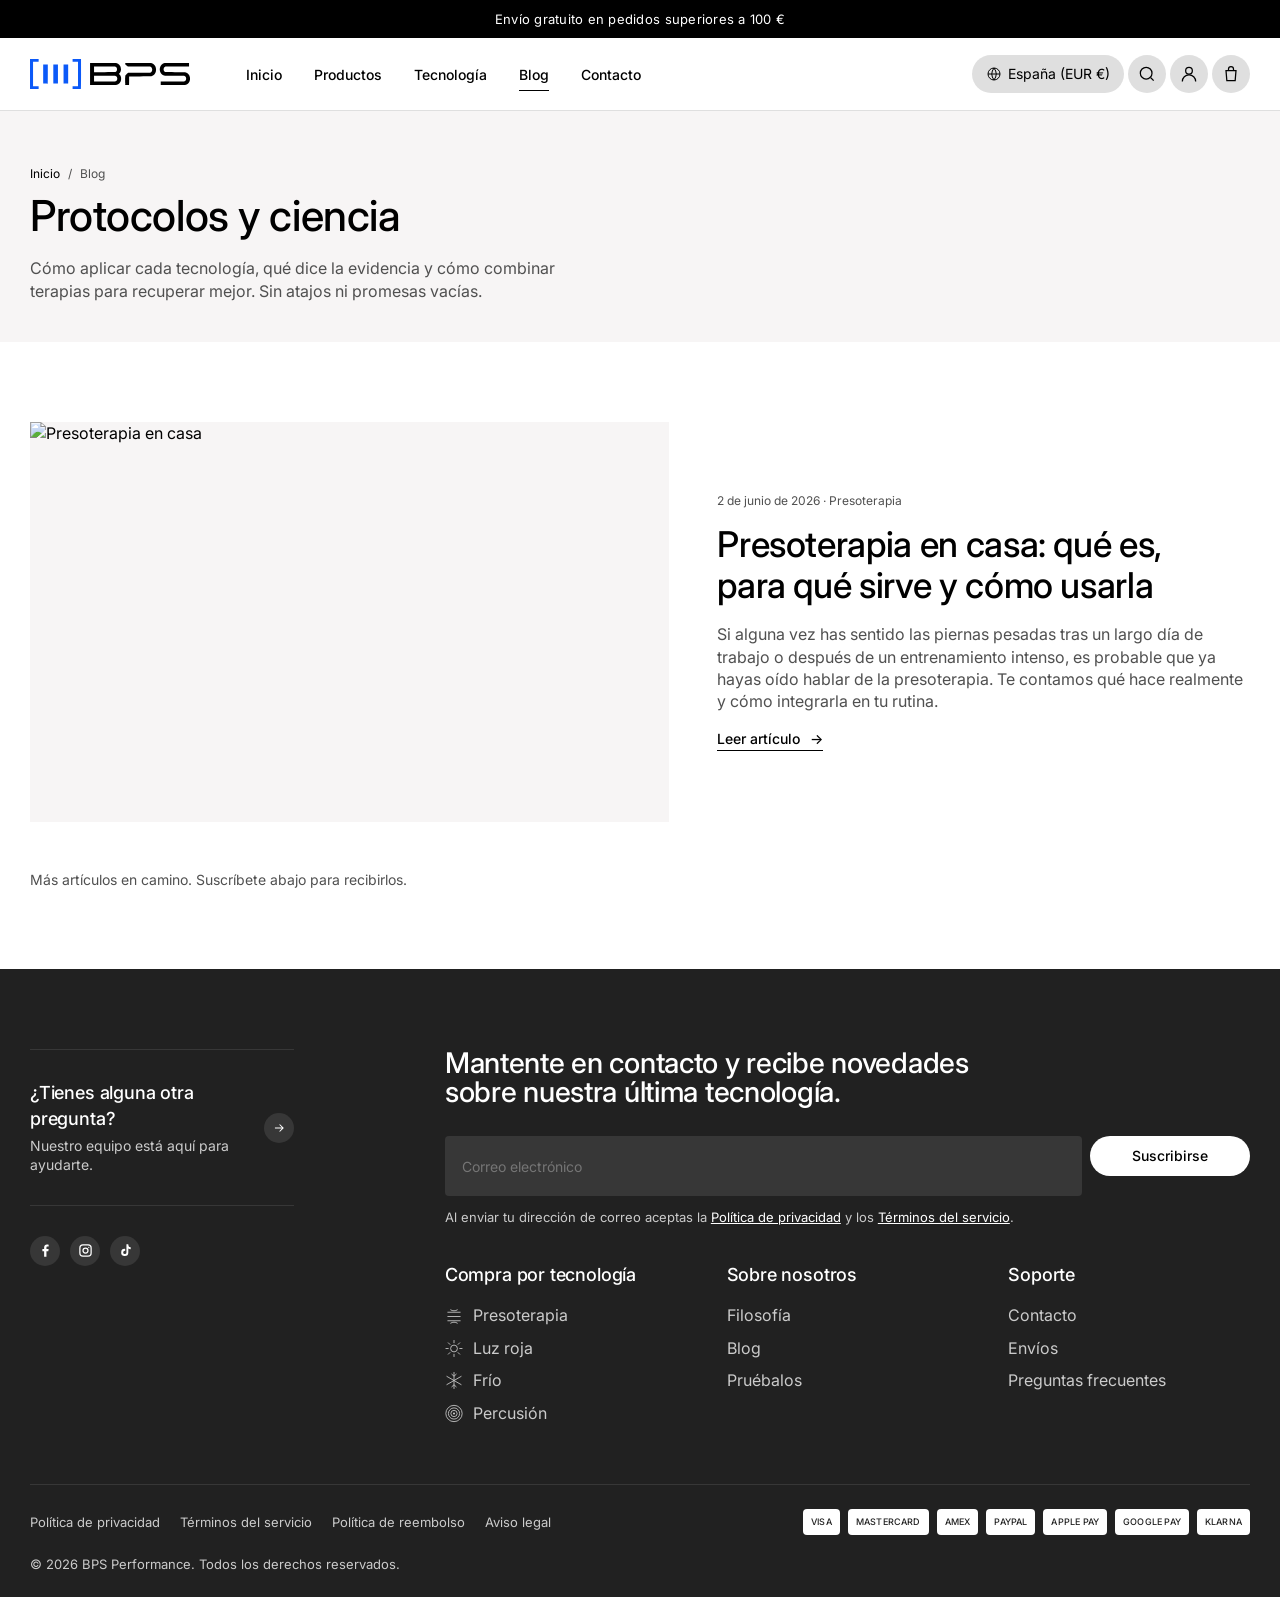
==== commit 786682c8: "Unificar cabecera y pie, y rehacer el menú móvil como cajón lateral Cabecera y pie se habían ido sep" ====
--- a/blog.html
+++ b/blog.html
@@ -25,6 +25,8 @@
   <p>Envío gratuito en pedidos superiores a 100&nbsp;€</p>
 </div>
 
+<!-- Cabecera fija sobre el hero. Al hacer scroll no cambia de color: sube el
+     bloque lo justo para esconder la barra de anuncios, como en Hyperice. -->
 <header class="header" data-header>
   <div class="header__inner">
     <a class="header__logo" href="index.html" aria-label="BPS Performance — inicio">
@@ -39,7 +41,7 @@
         <li><a href="index.html">Inicio</a></li>
         <li><a href="productos.html">Productos</a></li>
         <li><a href="index.html#tecnologia">Tecnología</a></li>
-        <li><a href="blog.html">Blog</a></li>
+        <li><a href="blog.html" aria-current="page">Blog</a></li>
         <li><a href="contacto.html">Contacto</a></li>
       </ul>
     </nav>
@@ -51,21 +53,25 @@
         </svg>
         España (EUR&nbsp;€)
       </a>
+
       <a class="header__action" href="#buscar" aria-label="Buscar">
         <svg width="20" height="20" viewBox="0 0 24 24" fill="none" stroke="currentColor" stroke-width="1.5" aria-hidden="true">
           <circle cx="11" cy="11" r="7"/><path d="m20 20-3.5-3.5"/>
         </svg>
       </a>
+
       <a class="header__action" href="#cuenta" aria-label="Mi cuenta">
         <svg width="20" height="20" viewBox="0 0 24 24" fill="none" stroke="currentColor" stroke-width="1.5" aria-hidden="true">
           <circle cx="12" cy="8" r="4"/><path d="M4 21a8 8 0 0 1 16 0"/>
         </svg>
       </a>
+
       <a class="header__action" href="#carrito" aria-label="Carrito">
         <svg width="20" height="20" viewBox="0 0 24 24" fill="none" stroke="currentColor" stroke-width="1.5" aria-hidden="true">
           <path d="M6 8h12l-1 12H7L6 8Z"/><path d="M9 8V6a3 3 0 0 1 6 0v2"/>
         </svg>
       </a>
+
       <button class="header__burger" type="button" data-menu-open aria-expanded="false" aria-controls="mobile-menu" aria-label="Abrir menú">
         <svg width="22" height="22" viewBox="0 0 24 24" fill="none" stroke="currentColor" stroke-width="1.5" aria-hidden="true">
           <path d="M3 7h18M3 12h18M3 17h18"/>
@@ -76,23 +82,57 @@
 </header>
 </div>
 
-<div class="mobile-menu" id="mobile-menu" data-mobile-menu aria-hidden="true">
-  <div class="mobile-menu__head">
-    <button class="header__burger" type="button" data-menu-close aria-label="Cerrar menú">
-      <svg width="22" height="22" viewBox="0 0 24 24" fill="none" stroke="currentColor" stroke-width="1.5" aria-hidden="true">
-        <path d="M6 6l12 12M18 6L6 18"/>
-      </svg>
-    </button>
-  </div>
-  <nav class="mobile-menu__list" aria-label="Menú móvil">
-    <a href="index.html">Inicio</a>
-    <a href="productos.html">Productos</a>
-    <a href="index.html#tecnologia">Tecnología</a>
-    <a href="blog.html">Blog</a>
-    <a href="contacto.html">Contacto</a>
-  </nav>
-  <div class="mobile-menu__footer">
-    <a class="btn btn--primary btn--full" href="productos.html">Ver todos los productos</a>
+<div class="drawer" id="mobile-menu" data-mobile-menu aria-hidden="true">
+  <div class="drawer__backdrop" data-menu-close></div>
+
+  <div class="drawer__panel" role="dialog" aria-modal="true" aria-label="Menú de navegación">
+    <div class="drawer__head">
+      <a class="drawer__logo" href="index.html" aria-label="BPS Performance — inicio">
+        <img src="assets/img/logo-horizontal-black.svg" alt="BPS Performance" width="200" height="43">
+      </a>
+      <button class="drawer__close" type="button" data-menu-close aria-label="Cerrar menú">
+        <svg width="11" height="11" viewBox="0 0 24 24" fill="none" stroke="currentColor" stroke-width="2.5" aria-hidden="true">
+          <path d="M6 6l12 12M18 6L6 18"/>
+        </svg>
+      </button>
+    </div>
+
+    <nav class="drawer__nav" aria-label="Menú móvil">
+      <a class="drawer__link" href="index.html">Inicio</a>
+
+      <div>
+        <button class="drawer__toggle" type="button" data-accordion-toggle
+                aria-expanded="false" aria-controls="drawer-productos">
+          Productos
+          <span class="footer__accordion-icon" aria-hidden="true"></span>
+        </button>
+        <div class="drawer__panel-body" id="drawer-productos" data-accordion-panel>
+          <div class="drawer__sublist">
+            <a href="coleccion.html">Presoterapia</a>
+            <a href="coleccion.html">Terapia de luz roja</a>
+            <a href="coleccion.html">Recuperación fría</a>
+            <a href="coleccion.html">Liberación muscular</a>
+            <a href="productos.html">Ver todo el catálogo</a>
+          </div>
+        </div>
+      </div>
+
+      <a class="drawer__link" href="index.html#tecnologia">Tecnología</a>
+      <a class="drawer__link" href="sobre-nosotros.html">Nosotros</a>
+      <a class="drawer__link" href="blog.html">Blog</a>
+      <a class="drawer__link" href="faq.html">Preguntas frecuentes</a>
+      <a class="drawer__link" href="contacto.html">Contacto</a>
+    </nav>
+
+    <div class="drawer__foot">
+      <a class="header__region" href="#region">
+        <svg width="16" height="16" viewBox="0 0 24 24" fill="none" stroke="currentColor" stroke-width="1.5" aria-hidden="true">
+          <circle cx="12" cy="12" r="9"/><path d="M3 12h18M12 3a15 15 0 0 1 0 18a15 15 0 0 1 0-18"/>
+        </svg>
+        España (EUR&nbsp;€)
+      </a>
+      <a class="btn btn--primary btn--full" href="productos.html">Ver todos los productos</a>
+    </div>
   </div>
 </div>
 
--- a/assets/css/components.css
+++ b/assets/css/components.css
@@ -126,11 +126,6 @@
 /* Salvo cuando hay hero: ahí la cabecera se superpone a la fotografía. */
 .page--hero {
   padding-top: 0;
-}
-
-/* Páginas sin barra de anuncios: solo hay que reservar el alto de la cabecera. */
-.page--no-announcement {
-  padding-top: var(--header-height);
 }
 
 .header {
@@ -312,50 +307,160 @@
   }
 }
 
-/* Menú móvil */
-.mobile-menu {
+/* --------------------------------------------------------------------------
+   Menú móvil
+   Hyperice lo resuelve como un drawer anclado a la izquierda con fondo
+   translúcido y desenfoque, no como un panel que baja desde arriba. Se cierra
+   pulsando fuera, y la cabecera del propio drawer repite logotipo y botón de
+   cierre en píldora.
+   -------------------------------------------------------------------------- */
+
+.drawer {
   position: fixed;
   inset: 0;
   z-index: var(--z-overlay);
+  visibility: hidden;
+}
+
+.drawer.is-open {
+  visibility: visible;
+}
+
+.drawer__backdrop {
+  position: absolute;
+  inset: 0;
+  background-color: rgb(0 0 0 / 0.4);
+  opacity: 0;
+  transition: opacity var(--transition-base);
+}
+
+.drawer.is-open .drawer__backdrop {
+  opacity: 1;
+}
+
+.drawer__panel {
+  position: absolute;
+  inset: 0 auto 0 0;
+  display: grid;
+  grid-template-rows: auto 1fr auto;
+  width: min(88vw, 400px);
+  background-color: rgb(255 255 255 / 0.92);
+  backdrop-filter: blur(20px);
+  transform: translateX(-100%);
+  transition: transform var(--transition-base);
+  overflow-y: auto;
+}
+
+.drawer.is-open .drawer__panel {
+  transform: translateX(0);
+}
+
+/* Cabecera de 80px, como el drawer de Hyperice. */
+.drawer__head {
+  display: flex;
+  align-items: center;
+  justify-content: space-between;
+  gap: 16px;
+  height: 80px;
+  padding-inline: var(--page-padding-inline);
+  border-bottom: 1px solid var(--color-border);
+}
+
+.drawer__logo img {
+  height: 26px;
+  width: auto;
+}
+
+/* El cierre es una píldora con fondo, que se invierte al pasar el cursor. */
+.drawer__close {
+  display: grid;
+  place-items: center;
+  height: 30px;
+  padding-inline: 12px;
+  border-radius: var(--radius-pill);
+  background-color: var(--color-stroke-light);
+  color: var(--color-black);
+  transition: background-color var(--transition-fast), color var(--transition-fast);
+}
+
+.drawer__close:hover {
+  background-color: var(--color-black);
+  color: var(--color-white);
+}
+
+.drawer__nav {
   display: flex;
   flex-direction: column;
-  background-color: var(--color-white);
+  padding: 8px var(--page-padding-inline);
+}
+
+.drawer__link,
+.drawer__toggle {
+  display: flex;
+  align-items: center;
+  justify-content: space-between;
+  gap: 12px;
+  width: 100%;
+  padding-block: 16px;
+  border-bottom: 1px solid var(--color-border);
+  color: var(--color-foreground);
+  font-size: var(--font-size-h6);
+  font-weight: var(--font-weight-medium);
+  letter-spacing: var(--letter-spacing-heading);
+  text-align: left;
+}
+
+/* Sobre el fondo claro del drawer, el signo necesita su propia píldora gris:
+   la del pie es para fondo oscuro y aquí quedaría invisible. */
+.drawer__toggle .footer__accordion-icon {
+  background-color: var(--color-stroke-light);
   color: var(--color-black);
-  padding: 20px var(--page-padding-inline) 40px;
-  transform: translateY(-100%);
-  visibility: hidden;
-  transition: transform var(--transition-base), visibility var(--transition-base);
-}
-
-.mobile-menu.is-open {
-  transform: translateY(0);
-  visibility: visible;
-}
-
-.mobile-menu__head {
-  display: flex;
-  justify-content: flex-end;
-  margin-bottom: 24px;
-}
-
-.mobile-menu__list {
+}
+
+.drawer__panel-body {
+  overflow: hidden;
+  height: 0;
+  transition: height var(--transition-base);
+}
+
+.drawer__sublist {
   display: flex;
   flex-direction: column;
   gap: 4px;
-}
-
-.mobile-menu__list a {
-  display: block;
-  font-size: var(--font-size-h4);
-  font-weight: var(--font-weight-medium);
-  letter-spacing: var(--letter-spacing-heading);
-  padding-block: 12px;
-  border-bottom: 1px solid var(--color-border);
-}
-
-.mobile-menu__footer {
-  margin-top: auto;
-  padding-top: 32px;
+  padding: 12px 0 16px;
+}
+
+.drawer__sublist a {
+  display: flex;
+  align-items: center;
+  gap: 10px;
+  padding-block: 8px;
+  color: var(--color-foreground-secondary);
+  font-size: var(--font-size-body);
+}
+
+.drawer__sublist a:hover {
+  color: var(--color-foreground);
+}
+
+.drawer__foot {
+  display: flex;
+  flex-direction: column;
+  gap: 14px;
+  padding: 20px var(--page-padding-inline) 28px;
+  border-top: 1px solid var(--color-border);
+}
+
+/* El selector de país recupera su forma de píldora dentro del drawer. */
+.drawer__foot .header__region {
+  display: inline-grid;
+  justify-self: start;
+}
+
+@media (min-width: 990px) {
+  .drawer {
+    display: none;
+  }
 }
 
 /* --------------------------------------------------------------------------
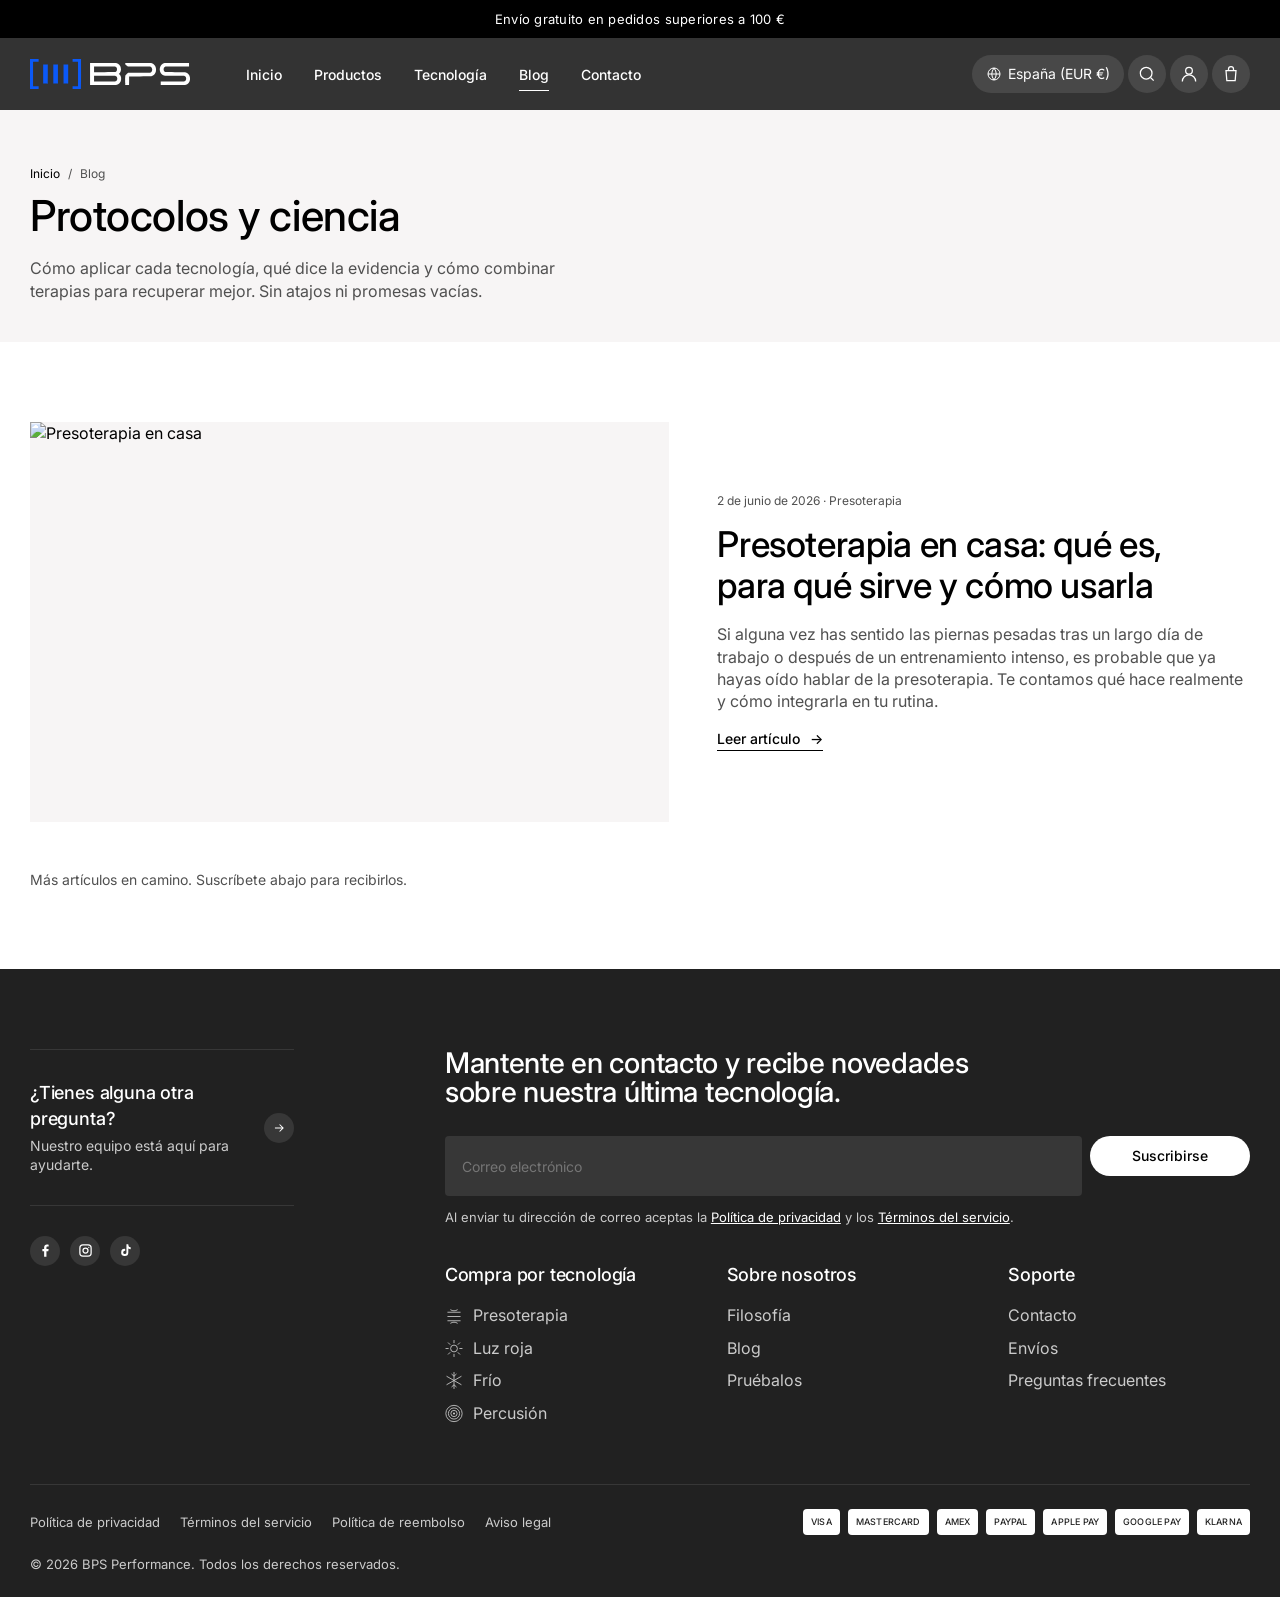
==== commit 1880c124: "Usar la misma cabecera en todas las páginas Quedaban dos cabeceras distintas: oscura sobre las págin" ====
--- a/blog.html
+++ b/blog.html
@@ -25,15 +25,13 @@
   <p>Envío gratuito en pedidos superiores a 100&nbsp;€</p>
 </div>
 
-<!-- Cabecera fija sobre el hero. Al hacer scroll no cambia de color: sube el
-     bloque lo justo para esconder la barra de anuncios, como en Hyperice. -->
+<!-- Cabecera fija, idéntica en todas las páginas. Al hacer scroll no cambia de
+     color: sube el bloque lo justo para esconder la barra de anuncios. -->
 <header class="header" data-header>
   <div class="header__inner">
-    <a class="header__logo" href="index.html" aria-label="BPS Performance — inicio">
-      <img class="header__logo-img header__logo-img--on-light"
-           src="assets/img/logo-horizontal-black.svg" alt="BPS Performance" width="200" height="43">
-      <img class="header__logo-img header__logo-img--on-dark"
-           src="assets/img/logo-horizontal-white.svg" alt="" aria-hidden="true" width="200" height="43">
+    <a class="header__logo" href="index.html">
+      <img class="header__logo-img" src="assets/img/logo-horizontal-white.svg"
+           alt="BPS Performance" width="200" height="43">
     </a>
 
     <nav class="header__nav" aria-label="Principal">
@@ -85,10 +83,12 @@
 <div class="drawer" id="mobile-menu" data-mobile-menu aria-hidden="true">
   <div class="drawer__backdrop" data-menu-close></div>
 
-  <div class="drawer__panel" role="dialog" aria-modal="true" aria-label="Menú de navegación">
+  <!-- data-theme="dark" invierte los tokens del bloque: texto blanco y botón
+       primario en blanco sobre negro, como corresponde a una superficie oscura. -->
+  <div class="drawer__panel" data-theme="dark" role="dialog" aria-modal="true" aria-label="Menú de navegación">
     <div class="drawer__head">
       <a class="drawer__logo" href="index.html" aria-label="BPS Performance — inicio">
-        <img src="assets/img/logo-horizontal-black.svg" alt="BPS Performance" width="200" height="43">
+        <img src="assets/img/logo-horizontal-white.svg" alt="BPS Performance" width="200" height="43">
       </a>
       <button class="drawer__close" type="button" data-menu-close aria-label="Cerrar menú">
         <svg width="11" height="11" viewBox="0 0 24 24" fill="none" stroke="currentColor" stroke-width="2.5" aria-hidden="true">
--- a/assets/css/components.css
+++ b/assets/css/components.css
@@ -128,30 +128,26 @@
   padding-top: 0;
 }
 
+/* La cabecera es la misma en todo el sitio: oscura translúcida con desenfoque
+   y contenido en blanco, como la que Hyperice usa fuera de la portada. Lo
+   único que cambia es que, mientras se superpone al hero, va transparente para
+   no tapar la fotografía; en cuanto se deja atrás, gana su fondo. */
 .header {
-  background-color: var(--color-white);
-  border-bottom: 1px solid var(--color-border);
-}
-
-/* Sobre el hero la cabecera va transparente y en blanco. Al salir del hero
-   necesita fondo para seguir siendo legible: Hyperice usa negro al 80 % con
-   desenfoque, nunca blanco. */
-.header--overlay {
-  background-color: transparent;
-  border-bottom-color: transparent;
+  background-color: rgb(0 0 0 / 0.8);
+  backdrop-filter: blur(10px);
+  border-bottom: 0;
   color: var(--color-white);
   transition: background-color var(--transition-base);
 }
 
-.header--overlay.is-past-hero {
+.page--hero .header {
+  background-color: transparent;
+  backdrop-filter: none;
+}
+
+.page--hero .header.is-past-hero {
   background-color: rgb(0 0 0 / 0.8);
   backdrop-filter: blur(10px);
-}
-
-/* Al abrir el menú móvil sí necesita fondo, porque el panel cubre la página. */
-.header--overlay.is-open {
-  background-color: var(--color-white);
-  color: var(--color-black);
 }
 
 .header__inner {
@@ -164,9 +160,9 @@
   padding-inline: var(--page-padding-inline);
 }
 
-/* El logotipo son los archivos de marca vectorizados, no texto compuesto.
-   Se sirven las dos versiones y se muestra la que corresponda al fondo: el
-   isotipo mantiene el azul en ambas, solo cambia el color del wordmark. */
+/* El logotipo es el archivo de marca vectorizado, no texto compuesto. Como la
+   cabecera es siempre oscura, basta con la versión de wordmark blanco: el
+   isotipo conserva su azul. */
 .header__logo {
   display: flex;
   align-items: center;
@@ -176,28 +172,6 @@
 .header__logo-img {
   width: auto;
   height: 26px;
-}
-
-.header__logo-img--on-dark {
-  display: none;
-}
-
-.header--overlay .header__logo-img--on-light {
-  display: none;
-}
-
-.header--overlay .header__logo-img--on-dark {
-  display: block;
-}
-
-/* Con el menú móvil abierto la cabecera tiene fondo blanco, así que vuelve
-   la versión de fondo claro. */
-.header--overlay.is-open .header__logo-img--on-light {
-  display: block;
-}
-
-.header--overlay.is-open .header__logo-img--on-dark {
-  display: none;
 }
 
 @media (min-width: 750px) {
@@ -277,8 +251,8 @@
   padding-inline: 14px;
 }
 
-.header--overlay .header__action,
-.header--overlay .header__region {
+.header__action,
+.header__region {
   background-color: rgb(255 255 255 / 0.1);
 }
 
@@ -309,10 +283,10 @@
 
 /* --------------------------------------------------------------------------
    Menú móvil
-   Hyperice lo resuelve como un drawer anclado a la izquierda con fondo
-   translúcido y desenfoque, no como un panel que baja desde arriba. Se cierra
-   pulsando fuera, y la cabecera del propio drawer repite logotipo y botón de
-   cierre en píldora.
+   Hyperice lo resuelve como un cajón anclado a la izquierda sobre fondo negro
+   al 80 % con desenfoque y texto blanco: no es un panel blanco. Los separadores
+   y las píldoras van en blanco al 20 %, y no hay velo oscuro adicional porque
+   el propio cajón ya es translúcido.
    -------------------------------------------------------------------------- */
 
 .drawer {
@@ -326,16 +300,10 @@
   visibility: visible;
 }
 
+/* Capta el clic fuera del cajón; no tiñe, solo cierra. */
 .drawer__backdrop {
   position: absolute;
   inset: 0;
-  background-color: rgb(0 0 0 / 0.4);
-  opacity: 0;
-  transition: opacity var(--transition-base);
-}
-
-.drawer.is-open .drawer__backdrop {
-  opacity: 1;
 }
 
 .drawer__panel {
@@ -344,18 +312,22 @@
   display: grid;
   grid-template-rows: auto 1fr auto;
   width: min(88vw, 400px);
-  background-color: rgb(255 255 255 / 0.92);
+  background-color: rgb(0 0 0 / 0.8);
   backdrop-filter: blur(20px);
+  color: var(--color-foreground);
   transform: translateX(-100%);
   transition: transform var(--transition-base);
   overflow-y: auto;
+
+  /* Sobre el cajón oscuro las líneas son blanco al 20 %, no el gris del tema. */
+  --color-border: rgb(255 255 255 / 0.2);
 }
 
 .drawer.is-open .drawer__panel {
   transform: translateX(0);
 }
 
-/* Cabecera de 80px, como el drawer de Hyperice. */
+/* Cabecera de 80px, como el cajón de Hyperice. */
 .drawer__head {
   display: flex;
   align-items: center;
@@ -371,21 +343,26 @@
   width: auto;
 }
 
-/* El cierre es una píldora con fondo, que se invierte al pasar el cursor. */
+/* Píldora traslúcida que se invierte a blanco sólido al pasar el cursor. */
+.drawer__close,
+.drawer__foot .header__region {
+  background-color: rgb(255 255 255 / 0.2);
+  color: var(--color-white);
+}
+
 .drawer__close {
   display: grid;
   place-items: center;
   height: 30px;
   padding-inline: 12px;
   border-radius: var(--radius-pill);
-  background-color: var(--color-stroke-light);
+  transition: background-color var(--transition-fast), color var(--transition-fast);
+}
+
+.drawer__close:hover,
+.drawer__foot .header__region:hover {
+  background-color: var(--color-white);
   color: var(--color-black);
-  transition: background-color var(--transition-fast), color var(--transition-fast);
-}
-
-.drawer__close:hover {
-  background-color: var(--color-black);
-  color: var(--color-white);
 }
 
 .drawer__nav {
@@ -401,20 +378,26 @@
   justify-content: space-between;
   gap: 12px;
   width: 100%;
-  padding-block: 16px;
+  padding-block: 18px;
   border-bottom: 1px solid var(--color-border);
-  color: var(--color-foreground);
-  font-size: var(--font-size-h6);
+  color: var(--color-white);
+  font-size: var(--font-size-h5);
   font-weight: var(--font-weight-medium);
   letter-spacing: var(--letter-spacing-heading);
+  line-height: 1.2;
   text-align: left;
-}
-
-/* Sobre el fondo claro del drawer, el signo necesita su propia píldora gris:
-   la del pie es para fondo oscuro y aquí quedaría invisible. */
+  transition: opacity var(--transition-fast);
+}
+
+.drawer__link:hover,
+.drawer__toggle:hover {
+  opacity: 0.6;
+}
+
+/* El signo +/- reutiliza el del pie, pero en blanco traslúcido. */
 .drawer__toggle .footer__accordion-icon {
-  background-color: var(--color-stroke-light);
-  color: var(--color-black);
+  background-color: rgb(255 255 255 / 0.2);
+  color: var(--color-white);
 }
 
 .drawer__panel-body {
@@ -426,35 +409,39 @@
 .drawer__sublist {
   display: flex;
   flex-direction: column;
-  gap: 4px;
-  padding: 12px 0 16px;
+  padding: 4px 0 16px;
 }
 
 .drawer__sublist a {
-  display: flex;
-  align-items: center;
-  gap: 10px;
-  padding-block: 8px;
-  color: var(--color-foreground-secondary);
+  padding-block: 10px;
+  color: var(--color-grey-300);
   font-size: var(--font-size-body);
+  transition: color var(--transition-fast);
 }
 
 .drawer__sublist a:hover {
-  color: var(--color-foreground);
+  color: var(--color-white);
 }
 
 .drawer__foot {
   display: flex;
   flex-direction: column;
+  align-items: stretch;
   gap: 14px;
   padding: 20px var(--page-padding-inline) 28px;
   border-top: 1px solid var(--color-border);
 }
 
-/* El selector de país recupera su forma de píldora dentro del drawer. */
 .drawer__foot .header__region {
   display: inline-grid;
+  grid-auto-flow: column;
+  align-items: center;
   justify-self: start;
+  gap: 6px;
+  height: 38px;
+  padding-inline: 14px;
+  border-radius: var(--radius-pill);
+  font-size: var(--font-size-body-small);
 }
 
 @media (min-width: 990px) {
--- a/assets/css/layout.css
+++ b/assets/css/layout.css
@@ -169,7 +169,10 @@
   width: 100%;
   max-width: var(--page-max-width);
   margin-inline: auto;
-  padding: 0 var(--page-padding-inline) clamp(48px, 8vw, 96px);
+  /* El relleno superior reserva el bloque fijo: en pantallas bajas el texto
+     crecería hacia arriba y acabaría detrás de la cabecera. */
+  padding: calc(var(--announcement-height) + var(--header-height)) var(--page-padding-inline)
+    clamp(48px, 8vw, 96px);
 }
 
 .hero__eyebrow {
@@ -422,6 +425,9 @@
   display: flex;
   align-items: flex-end;
   min-height: 52svh;
+  /* Reserva el alto del bloque fijo: sin esto, en pantallas bajas el titular
+     sube hasta quedar detrás de la cabecera. */
+  padding-top: calc(var(--announcement-height) + var(--header-height));
   background-color: var(--color-black);
   color: var(--color-foreground);
   overflow: hidden;
